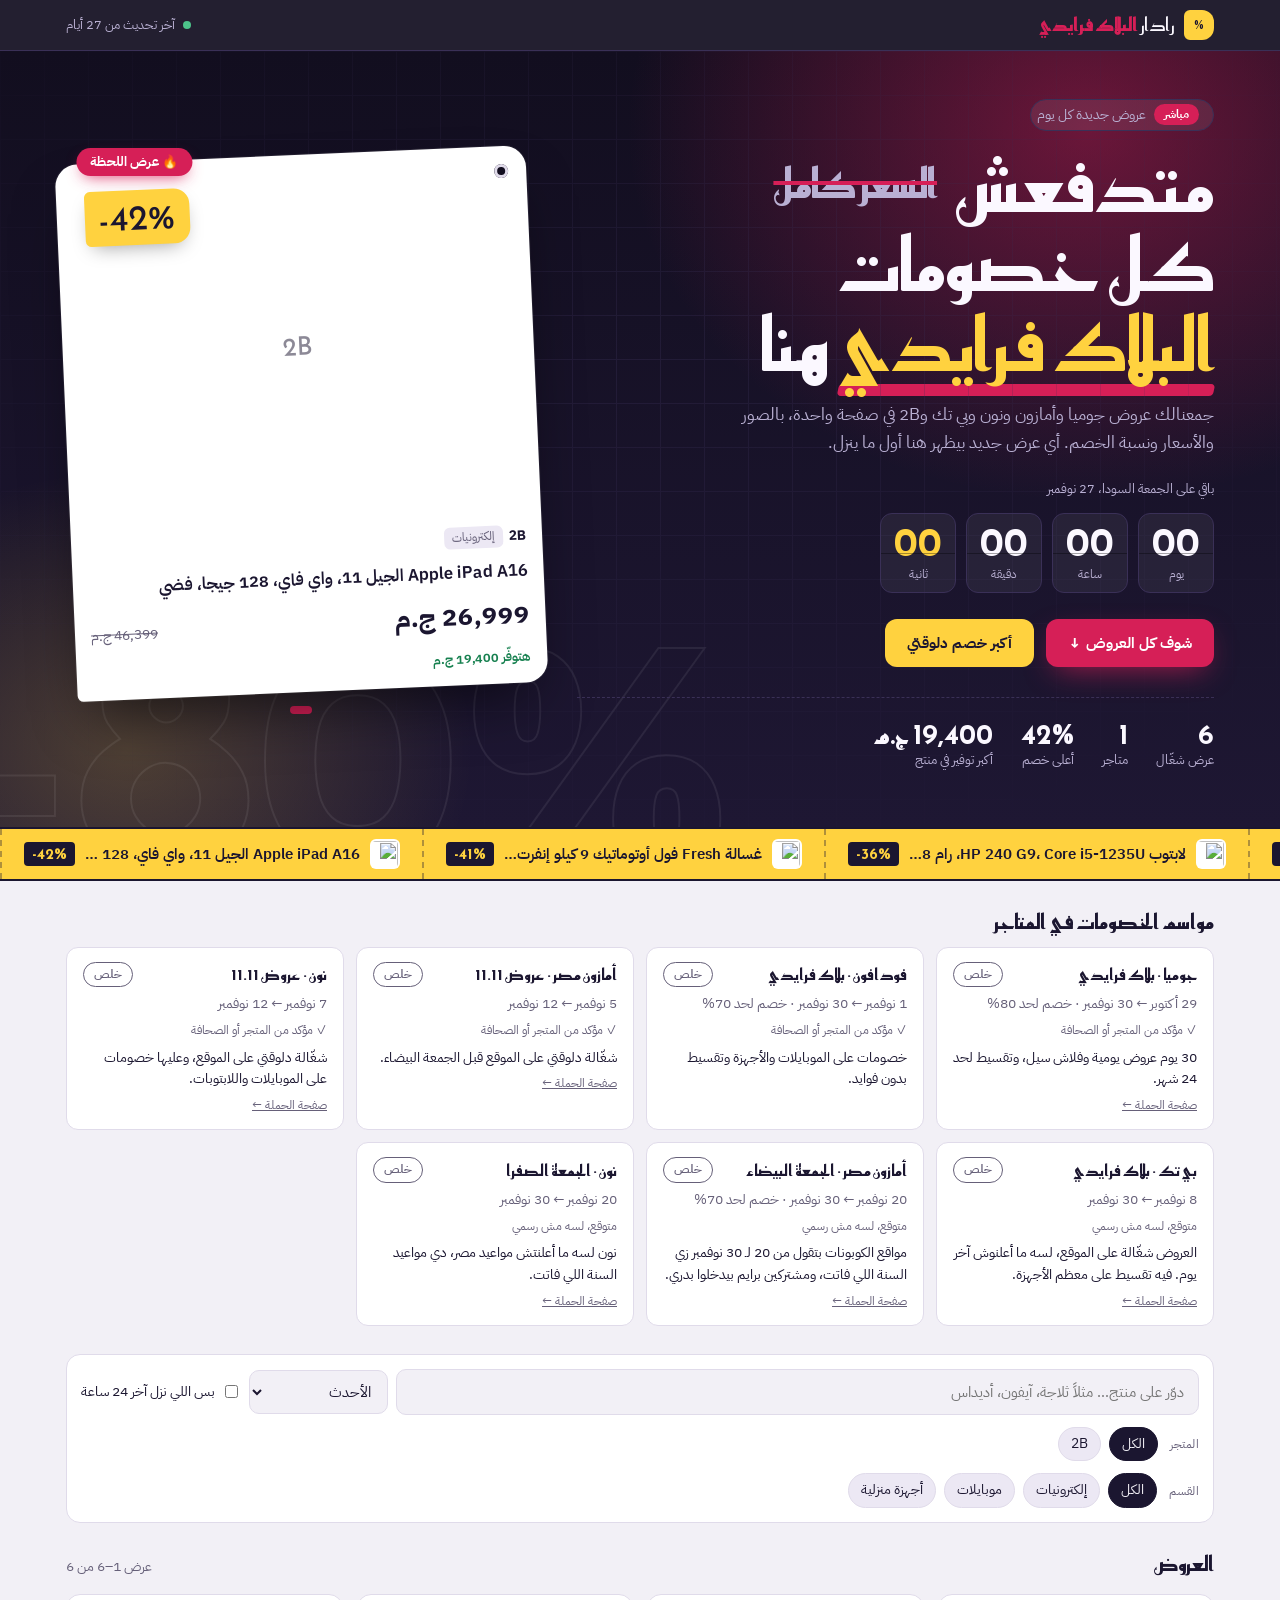
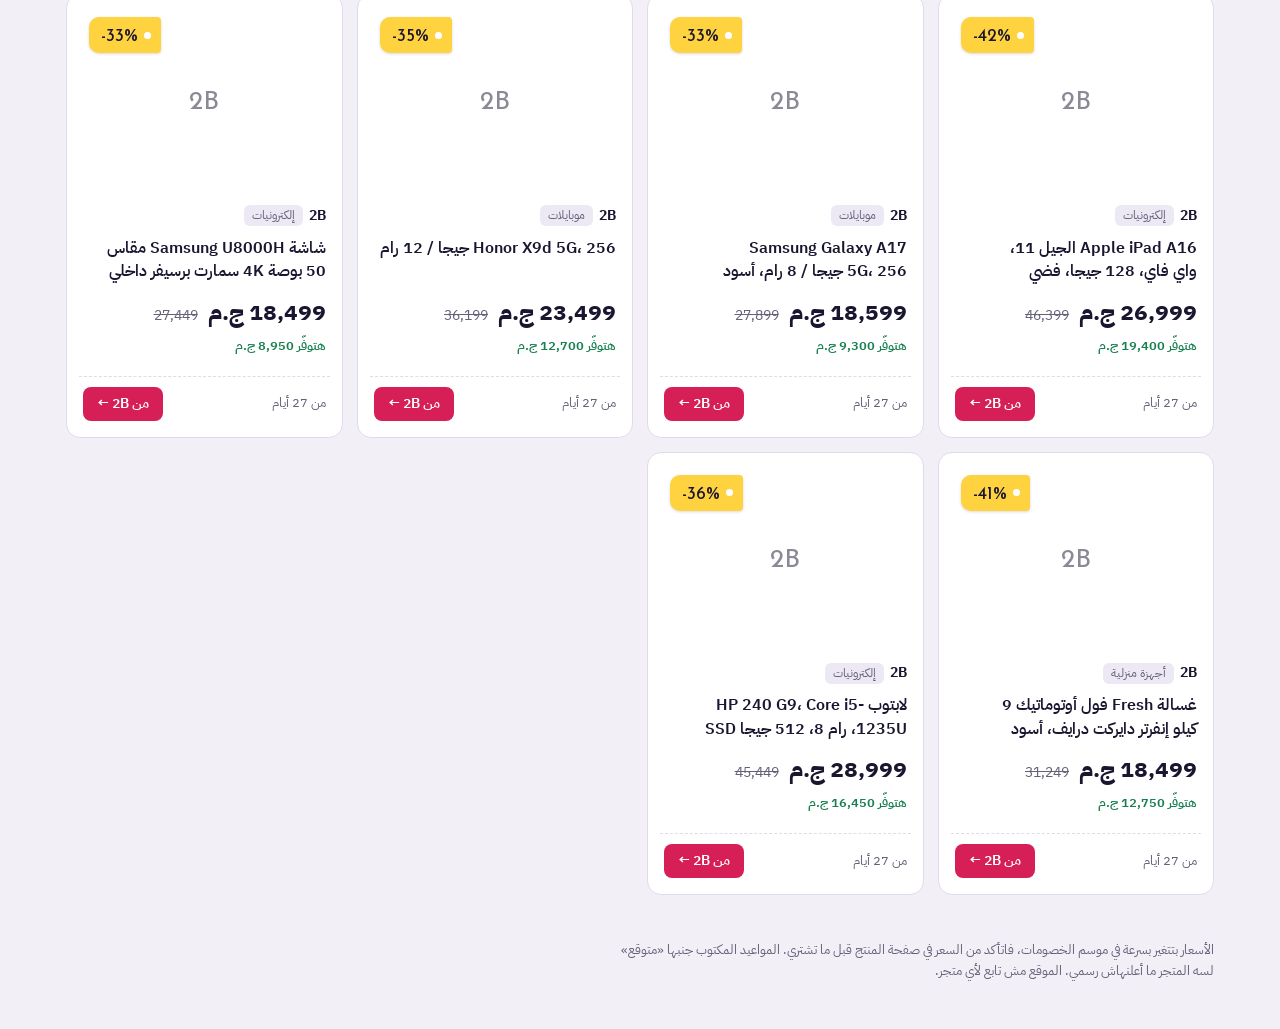
==== index.html @ b9fe4203 "Remove the auto-update wording from the site Co-Authored-By: Claude Opus 5.5 <noreply@anthropic.com>" ====
<!doctype html>
<html lang="ar" dir="rtl">
<head>
<meta charset="utf-8">
<meta name="viewport" content="width=device-width,initial-scale=1,viewport-fit=cover">
<title>رادار البلاك فرايدي | كل عروض نوفمبر في مصر في مكان واحد</title>
<meta name="description" content="كل عروض البلاك فرايدي والجمعة البيضاء في مصر من جوميا وأمازون ونون وبي تك و2B، بالصور والسعر ونسبة الخصم، وعروض جديدة كل يوم.">
<meta property="og:title" content="رادار البلاك فرايدي">
<meta property="og:description" content="كل عروض البلاك فرايدي في مصر في مكان واحد، بالصور والأسعار.">
<meta property="og:type" content="website">
<meta name="theme-color" content="#120E1F">
<link rel="icon" href="data:image/svg+xml,%3Csvg xmlns='http://www.w3.org/2000/svg' viewBox='0 0 32 32'%3E%3Cpath d='M3 15V5a2 2 0 0 1 2-2h10l14 14-12 12z' fill='%23FFD23F' stroke='%231B1630' stroke-width='2'/%3E%3Ccircle cx='9' cy='9' r='2.5' fill='%231B1630'/%3E%3C/svg%3E">
<link rel="preconnect" href="https://fonts.googleapis.com">
<link rel="preconnect" href="https://fonts.gstatic.com" crossorigin>
<link rel="stylesheet" href="https://fonts.googleapis.com/css2?family=IBM+Plex+Sans+Arabic:wght@400;500;600;700&family=Reem+Kufi:wght@600;700&display=swap">
<link rel="stylesheet" href="assets/style.css">
</head>
<body>
<header class="topbar">
  <div class="in">
    <a class="logo" href="./"><i>%</i><span>رادار <b>البلاك فرايدي</b></span></a>
    <div class="status"><span class="dot" id="dot"></span><span id="statusText">بيحمّل العروض…</span></div>
  </div>
</header>

<section class="hero" aria-labelledby="heroH">
  <div class="ghost" aria-hidden="true">-80%</div>
  <div class="in">
    <div>
      <div class="kicker"><span>مباشر</span>عروض جديدة كل يوم</div>
      <h1 id="heroH">متدفعش <s class="strike">السعر كامل</s><br>كل خصومات <em>البلاك فرايدي</em> هنا</h1>
      <p class="lede">جمعنالك عروض جوميا وأمازون ونون وبي تك و2B في صفحة واحدة، بالصور والأسعار ونسبة الخصم. أي عرض جديد بيظهر هنا أول ما ينزل.</p>
      <p class="clock-label">باقي على الجمعة السودا، 27 نوفمبر</p>
      <div class="clock num" id="clock" aria-live="off">
        <div><b id="cd-d">00</b><small>يوم</small></div>
        <div><b id="cd-h">00</b><small>ساعة</small></div>
        <div><b id="cd-m">00</b><small>دقيقة</small></div>
        <div class="sec"><b id="cd-s">00</b><small>ثانية</small></div>
      </div>
      <div class="ctas">
        <a class="btn btn-hot" href="#deals">شوف كل العروض ↓</a>
        <button class="btn btn-tag" type="button" id="bestBtn">أكبر خصم دلوقتي</button>
      </div>
      <div class="stats num" id="stats">
        <div><b id="st-n">—</b><small>عرض شغّال</small></div>
        <div><b id="st-s">—</b><small>متاجر</small></div>
        <div><b id="st-max">—</b><small>أعلى خصم</small></div>
        <div><b id="st-save">—</b><small>أكبر توفير في منتج</small></div>
      </div>
    </div>
    <div>
      <a class="spot" id="spot" href="#deals" aria-live="polite">
        <span class="cap">🔥 عرض اللحظة</span>
        <div id="spotBody"><div class="pic"><span class="ph">بيحمّل…</span></div></div>
      </a>
      <div class="dots" id="spotDots" style="margin-top:14px"></div>
    </div>
  </div>
</section>

<div class="ticker" aria-label="أعلى الخصومات"><div class="track" id="ticker"></div></div>

<main class="wrap">
  <section aria-labelledby="campH" style="display:grid;gap:12px">
    <h2 id="campH">مواسم الخصومات في المتاجر</h2>
    <div class="camps" id="camps"></div>
  </section>

  <section class="bar" aria-label="فلترة العروض" id="deals" style="scroll-margin-top:80px">
    <div class="r">
      <label class="sr" for="q">دوّر على منتج</label>
      <input type="search" id="q" placeholder="دوّر على منتج… مثلاً ثلاجة، آيفون، أديداس">
      <label class="sr" for="sort">الترتيب</label>
      <select id="sort">
        <option value="new">الأحدث</option>
        <option value="disc">أعلى خصم</option>
        <option value="save">أكبر توفير بالجنيه</option>
        <option value="low">الأرخص</option>
        <option value="high">الأغلى</option>
      </select>
      <label class="toggle"><input type="checkbox" id="onlyNew"> بس اللي نزل آخر 24 ساعة</label>
    </div>
    <div class="r" id="storeChips"><span class="lbl">المتجر</span></div>
    <div class="r" id="catChips"><span class="lbl">القسم</span></div>
  </section>

  <section style="display:grid;gap:16px" aria-labelledby="dealsH">
    <div class="head" id="gridTop" style="scroll-margin-top:80px"><h2 id="dealsH">العروض</h2><span id="countText" class="num"></span></div>
    <div class="grid" id="grid"><div class="empty">بيحمّل العروض…</div></div>
    <nav class="pager num" id="pager" aria-label="صفحات العروض"></nav>
  </section>

  <footer class="site">الأسعار بتتغير بسرعة في موسم الخصومات، فاتأكد من السعر في صفحة المنتج قبل ما تشتري. المواعيد المكتوب جنبها «متوقع» لسه المتجر ما أعلنهاش رسمي. الموقع مش تابع لأي متجر.</footer>
</main>

<script src="assets/common.js"></script>
<script>
(function(){
const {CATS,DAY,BF,fmt,disc,saving,isNew,expired,dayLabel,safeUrl,el,productUrl,picture,discountTag,card,loadData,setStatus}=BFR;
const $=id=>document.getElementById(id);
const PER=12;
let deals=[],camps=[],lastCheck=null,known=null,fresh=new Set();
let st={q:"",sort:"new",onlyNew:false,store:"all",cat:"all",page:1};
// filters and page last for this visit only, so going back from a product page keeps your place
try{Object.assign(st,JSON.parse(sessionStorage.getItem("bfr-filters")||"{}"))}catch(e){}
function save(){try{sessionStorage.setItem("bfr-filters",JSON.stringify(st))}catch(e){}}
function setF(k,v){st[k]=v;st.page=1;save();render()}

/* countdown */
const pad=n=>String(n).padStart(2,"0");
function tick(){
  let ms=Math.max(0,BF-Date.now());
  $("cd-d").textContent=pad(Math.floor(ms/DAY));ms%=DAY;
  $("cd-h").textContent=pad(Math.floor(ms/3600000));ms%=3600000;
  $("cd-m").textContent=pad(Math.floor(ms/60000));ms%=60000;
  $("cd-s").textContent=pad(Math.floor(ms/1000));
}
tick();setInterval(tick,1000);

/* filters */
$("q").value=st.q;$("sort").value=st.sort;$("onlyNew").checked=st.onlyNew;
$("q").addEventListener("input",e=>setF("q",e.target.value));
$("sort").addEventListener("change",e=>setF("sort",e.target.value));
$("onlyNew").addEventListener("change",e=>setF("onlyNew",e.target.checked));
$("bestBtn").addEventListener("click",()=>{Object.assign(st,{sort:"disc",store:"all",cat:"all",q:"",onlyNew:false,page:1});$("sort").value="disc";$("q").value="";$("onlyNew").checked=false;save();render();$("deals").scrollIntoView()});
function chips(boxId,items,key){
  const box=$(boxId);[...box.querySelectorAll(".chip")].forEach(c=>c.remove());
  [["all","الكل"],...items].forEach(([v,label])=>{
    const b=el("button","chip",label);b.type="button";b.setAttribute("aria-pressed",String(st[key]===v));
    b.onclick=()=>setF(key,v);box.appendChild(b);
  });
}

/* hero: stats, spotlight, ticker */
let spotList=[],spotI=0,spotTimer=null;
function renderHero(live){
  $("st-n").textContent=live.length;
  $("st-s").textContent=new Set(live.map(d=>d.store)).size;
  $("st-max").textContent=live.length?Math.max(...live.map(disc))+"%":"—";
  $("st-max").dir="ltr";
  const ms=live.length?Math.max(...live.map(saving)):0;
  $("st-save").textContent=ms?fmt(Math.round(ms))+" ج.م":"—";

  const ranked=live.filter(d=>d.image&&disc(d)>0).sort((a,b)=>disc(b)-disc(a));
  // spotlight: one top deal per store first, so it's not five sneakers in a row
  const seen=new Set();spotList=[];
  for(const d of ranked){if(!seen.has(d.store)){seen.add(d.store);spotList.push(d)}if(spotList.length===5)break}
  if(spotI>=spotList.length)spotI=0;
  showSpot();
  if(!spotTimer&&!matchMedia("(prefers-reduced-motion: reduce)").matches)spotTimer=setInterval(()=>{if(!document.hidden&&spotList.length){spotI=(spotI+1)%spotList.length;showSpot()}},4500);

  const top=ranked.slice(0,16),tr=$("ticker");tr.textContent="";
  if(!top.length){tr.parentElement.hidden=true;return}
  tr.parentElement.hidden=false;
  for(let k=0;k<2;k++)for(const d of top){
    const a=el("a");a.href=productUrl(d);if(k)a.setAttribute("aria-hidden","true"),a.tabIndex=-1;
    const im=document.createElement("img");im.src=d.image;im.alt="";im.loading="lazy";im.referrerPolicy="no-referrer";a.appendChild(im);
    a.appendChild(el("span",null,d.title.length>38?d.title.slice(0,38)+"…":d.title));
    const b=el("b",null,"-"+disc(d)+"%");a.appendChild(b);tr.appendChild(a);
  }
}
function showSpot(){
  const box=$("spotBody"),dots=$("spotDots");box.textContent="";dots.textContent="";
  const d=spotList[spotI];
  if(!d){box.appendChild(el("div","pic")).appendChild(el("span","ph","لسه مفيش عروض"));return}
  $("spot").href=productUrl(d);
  const wrap=el("div","fade");wrap.style.display="grid";wrap.style.gap="12px";
  wrap.appendChild(el("span","big num","-"+disc(d)+"%")).dir="ltr";
  wrap.appendChild(picture(d));
  const meta=el("div","meta");meta.appendChild(el("span","store",d.store));if(CATS[d.category])meta.appendChild(el("span","cat",CATS[d.category]));wrap.appendChild(meta);
  wrap.appendChild(el("h3",null,d.title));
  const row=el("div","row num");row.appendChild(el("span","price",fmt(d.price)+" ج.م"));
  if(d.oldPrice)row.appendChild(el("span","old",fmt(d.oldPrice)+" ج.م"));
  row.appendChild(el("span","save","هتوفّر "+fmt(Math.round(saving(d)))+" ج.م"));
  wrap.appendChild(row);box.appendChild(wrap);
  spotList.forEach((x,i)=>{const b=el("button");b.type="button";b.setAttribute("aria-label","عرض "+(i+1));b.setAttribute("aria-current",String(i===spotI));b.onclick=()=>{spotI=i;showSpot()};dots.appendChild(b)});
}

/* campaigns */
function renderCamps(){
  const box=$("camps");box.textContent="";
  if(!camps.length){box.appendChild(el("div","empty","مواعيد حملات المتاجر هتظهر هنا."));return}
  const now=Date.now();
  const rows=camps.map(c=>{const s=Date.parse(c.start+"T00:00:00+02:00"),e=Date.parse(c.end+"T23:59:59+02:00");return{...c,s,e,state:now<s?"soon":now>e?"over":"live"}});
  const order={live:0,soon:1,over:2};rows.sort((a,b)=>order[a.state]-order[b.state]||a.s-b.s);
  for(const c of rows){
    const k=el("div","camp");const r=el("div","row");
    r.appendChild(el("h3",null,c.store+" · "+c.name));
    r.appendChild(el("span","pill "+c.state,c.state==="live"?"شغّال دلوقتي":c.state==="soon"?"قريب":"خلص"));
    k.appendChild(r);
    k.appendChild(el("div","dates num",dayLabel(c.start)+" ← "+dayLabel(c.end)+(c.upTo?" · خصم لحد "+c.upTo+"%":"")));
    k.appendChild(el("span","conf",c.confirmed?"✓ مؤكد من المتجر أو الصحافة":"متوقع، لسه مش رسمي"));
    if(c.note)k.appendChild(el("p","note",c.note));
    const u=safeUrl(c.url);if(u){const a=el("a","conf","صفحة الحملة ←");a.href=u;a.target="_blank";a.rel="noopener nofollow";k.appendChild(a)}
    box.appendChild(k);
  }
}

/* grid + pagination */
function render(){
  const live=deals.filter(d=>!expired(d));
  const stores=[...new Set(live.map(d=>d.store))].sort();
  const cats=[...new Set(live.map(d=>d.category))].filter(c=>CATS[c]);
  if(st.store!=="all"&&!stores.includes(st.store))st.store="all";
  if(st.cat!=="all"&&!cats.includes(st.cat))st.cat="all";
  chips("storeChips",stores.map(s=>[s,s]),"store");
  chips("catChips",cats.map(c=>[c,CATS[c]]),"cat");

  const q=st.q.trim().toLowerCase();
  const list=live.filter(d=>(st.store==="all"||d.store===st.store)&&(st.cat==="all"||d.category===st.cat)&&(!st.onlyNew||isNew(d))&&(!q||(d.title+" "+d.store+" "+(d.note||"")).toLowerCase().includes(q)));
  const by={new:(a,b)=>(b.addedAt||"").localeCompare(a.addedAt||""),disc:(a,b)=>disc(b)-disc(a),save:(a,b)=>saving(b)-saving(a),low:(a,b)=>a.price-b.price,high:(a,b)=>b.price-a.price};
  list.sort(by[st.sort]||by.new);

  const pages=Math.max(1,Math.ceil(list.length/PER));
  if(st.page>pages)st.page=pages;if(st.page<1)st.page=1;
  const from=(st.page-1)*PER,slice=list.slice(from,from+PER);
  $("countText").textContent=list.length?("عرض "+(from+1)+"–"+(from+slice.length)+" من "+list.length):"";

  const g=$("grid");g.textContent="";
  if(!list.length)g.appendChild(el("div","empty",live.length?"مفيش عروض بالفلتر ده. جرّب تشيل فلتر.":"لسه مفيش عروض متسجلة. أول ما عرض ينزل هيظهر هنا لوحده."));
  for(const d of slice)g.appendChild(card(d,{flash:fresh.has(d.id)}));
  renderPager(pages);
}
function go(p){st.page=p;save();render();$("gridTop").scrollIntoView()}
function renderPager(pages){
  const nav=$("pager");nav.textContent="";
  if(pages<=1)return;
  const btn=(label,p,opts={})=>{const b=el("button");b.type="button";
    if(opts.arrow){const t=el("span","txt",label);if(opts.arrow==="prev"){b.append("→ ",t)}else{b.append(t," ←")}}else b.textContent=label;if(opts.cur)b.setAttribute("aria-current","page");if(opts.dis)b.disabled=true;if(opts.aria)b.setAttribute("aria-label",opts.aria);b.onclick=()=>go(p);nav.appendChild(b)};
  btn("السابق",st.page-1,{dis:st.page===1,aria:"الصفحة السابقة",arrow:"prev"});
  const set=new Set([1,pages,st.page-1,st.page,st.page+1].filter(p=>p>=1&&p<=pages));
  let prev=0;
  for(const p of [...set].sort((a,b)=>a-b)){
    if(p-prev>1)nav.appendChild(el("span","gap","…"));
    btn(String(p),p,{cur:p===st.page,aria:"صفحة "+p});prev=p;
  }
  btn("التالي",st.page+1,{dis:st.page===pages,aria:"الصفحة التالية",arrow:"next"});
}

/* data */
async function load(){
  try{
    const j=await loadData();
    if(known)j.deals.forEach(d=>{if(!known.has(d.id)){fresh.add(d.id);setTimeout(()=>fresh.delete(d.id),3000)}});
    known=new Set(j.deals.map(d=>d.id));
    deals=j.deals;camps=j.campaigns;lastCheck=j.lastCheck;
    setStatus(lastCheck,true);renderHero(deals.filter(d=>!expired(d)));render();renderCamps();
  }catch(e){
    if(!known){$("grid").textContent="";$("grid").appendChild(el("div","empty","العروض ما حمّلتش. اتأكد من النت وافتح الصفحة تاني."))}
    setStatus(null,false);
  }
}
load();
setInterval(load,5*60000);
document.addEventListener("visibilitychange",()=>{if(!document.hidden)load()});
})();
</script>
</body>
</html>
---- assets/style.css ----
/* Layout: a price-tag board. A loud dark hero with countdown and a rotating spotlight deal, a ticker of top discounts,
   then store campaigns, filters and a paginated grid of tag-shaped deal cards. Product page: image + buy panel, then recommendations. RTL. */
:root{
  --bg:#F2F0F6; --surface:#FFFFFF; --ink:#1B1630; --muted:#666079; --line:#E0DBEA;
  --tag:#FFD23F; --tag-ink:#1B1630; --hot:#D61F57; --ok:#16804F; --soon:#9A5B00; --chip:#ECE8F4;
  --pic:#FFFFFF; --pic-ink:#1B1630;
  /* hero is a deliberate dark band in both themes */
  --hero:#120E1F; --hero-2:#1E1733; --hero-ink:#FBF8FF; --hero-muted:#B9B0D3; --hero-line:#3A3057;
  --display:"Reem Kufi", "IBM Plex Sans Arabic", Tahoma, sans-serif;
  --body:"IBM Plex Sans Arabic", "Segoe UI", Tahoma, sans-serif;
  color-scheme:light;
}
@media (prefers-color-scheme: dark){:root{
  --bg:#13101C; --surface:#1D1929; --ink:#F1EEF8; --muted:#A39DB8; --line:#2F2A42;
  --tag:#F5C518; --tag-ink:#1B1630; --hot:#FF5A85; --ok:#4CC38A; --soon:#E3A845; --chip:#2A2539;
  --pic:#F3F1F7; --pic-ink:#1B1630; --hero:#0C0915; --hero-2:#1A1430; color-scheme:dark}}
*,*::before,*::after{box-sizing:border-box}
html{padding-top:env(safe-area-inset-top,0px);padding-bottom:env(safe-area-inset-bottom,0px);scroll-behavior:smooth}
body{margin:0;background:var(--bg);color:var(--ink);font-family:var(--body);font-size:15px;line-height:1.6}
[hidden]{display:none!important}
.wrap{max-width:1180px;margin:0 auto;padding-left:max(16px,env(safe-area-inset-left,0px));padding-right:max(16px,env(safe-area-inset-right,0px));padding-block:28px 48px;display:grid;gap:28px}
h1,h2,h3{font-family:var(--display);text-wrap:balance;margin:0;line-height:1.25}
h2{font-size:1.3rem}
.num{font-variant-numeric:tabular-nums}
a{color:inherit}
button,input,select{font:inherit;color:inherit}
:focus-visible{outline:2px solid var(--hot);outline-offset:2px;border-radius:6px}
.sr{position:absolute;width:1px;height:1px;overflow:hidden;clip:rect(0 0 0 0);white-space:nowrap}

/* ---------- top bar ---------- */
.topbar{position:sticky;top:env(safe-area-inset-top,0px);z-index:20;background:color-mix(in srgb,var(--hero) 92%,transparent);backdrop-filter:blur(10px);border-bottom:1px solid var(--hero-line);color:var(--hero-ink)}
body::before{content:"";position:fixed;inset:0 0 auto;height:env(safe-area-inset-top,0px);z-index:21;background:var(--hero)}
.topbar .in{max-width:1180px;margin:0 auto;padding-left:max(16px,env(safe-area-inset-left,0px));padding-right:max(16px,env(safe-area-inset-right,0px));padding-block:10px;display:flex;align-items:center;justify-content:space-between;gap:12px}
.logo{display:flex;align-items:center;gap:10px;text-decoration:none;font-family:var(--display);font-size:1.15rem}
.logo i{display:inline-grid;place-items:center;width:30px;height:30px;border-radius:6px 12px 12px 6px;background:var(--tag);color:var(--tag-ink);font-style:normal;font-size:.8rem}
.logo b{color:var(--hot);font-weight:700}
.status{display:flex;align-items:center;gap:8px;font-size:.8rem;color:var(--hero-muted)}
.dot{width:8px;height:8px;border-radius:50%;background:var(--hero-muted);flex:none}
.dot.live{background:#4CC38A;animation:pulse 2s infinite}
@keyframes pulse{0%{box-shadow:0 0 0 0 rgb(76 195 138 / .6)}70%{box-shadow:0 0 0 8px transparent}100%{box-shadow:0 0 0 0 transparent}}

/* ---------- hero ---------- */
.hero{position:relative;overflow:hidden;background:var(--hero);color:var(--hero-ink);isolation:isolate}
.hero::before{content:"";position:absolute;inset:0;z-index:-2;
  background:
    radial-gradient(60% 80% at 85% 10%, rgb(214 31 87 / .45), transparent 60%),
    radial-gradient(45% 60% at 10% 90%, rgb(255 210 63 / .22), transparent 60%),
    linear-gradient(180deg, var(--hero) 0%, var(--hero-2) 100%)}
.hero::after{content:"";position:absolute;inset:0;z-index:-1;opacity:.35;
  background-image:linear-gradient(var(--hero-line) 1px,transparent 1px),linear-gradient(90deg,var(--hero-line) 1px,transparent 1px);
  background-size:44px 44px;mask-image:radial-gradient(70% 70% at 50% 40%,#000,transparent)}
.hero .ghost{position:absolute;z-index:-1;left:-2%;bottom:-8%;font-family:var(--display);font-weight:700;font-size:clamp(9rem,26vw,22rem);line-height:.8;color:transparent;-webkit-text-stroke:2px rgb(255 255 255 / .07);user-select:none;pointer-events:none;direction:ltr}
.hero .in{max-width:1180px;margin:0 auto;padding-left:max(16px,env(safe-area-inset-left,0px));padding-right:max(16px,env(safe-area-inset-right,0px));padding-block:48px 56px;display:grid;grid-template-columns:minmax(0,1.15fr) minmax(0,.85fr);gap:40px;align-items:center}
.kicker{display:inline-flex;align-items:center;gap:8px;background:rgb(255 255 255 / .08);border:1px solid var(--hero-line);border-radius:999px;padding:4px 14px 4px 6px;font-size:.85rem;color:var(--hero-muted);width:fit-content}
.kicker span{background:var(--hot);color:#fff;border-radius:999px;padding:1px 10px;font-weight:700;font-size:.75rem}
.hero h1{font-size:clamp(2.4rem,6.4vw,4.6rem);line-height:1.08;margin-top:16px;letter-spacing:-.01em}
.hero h1 em{font-style:normal;color:var(--tag);position:relative;white-space:nowrap}
.hero h1 em::after{content:"";position:absolute;inset-inline:0;bottom:.06em;height:.16em;background:var(--hot);z-index:-1;border-radius:4px;transform:skewX(-12deg)}
.hero h1 .strike{color:var(--hero-muted);text-decoration:line-through;text-decoration-color:var(--hot);text-decoration-thickness:.09em;font-size:.55em;vertical-align:.35em;margin-inline-start:.2em}
.hero .lede{color:var(--hero-muted);font-size:1.08rem;max-width:52ch;margin:16px 0 0}
.clock{display:flex;gap:10px;margin-top:10px;flex-wrap:wrap}
.clock div{display:grid;justify-items:center;min-width:76px;padding:10px 8px 8px;border-radius:12px;background:rgb(255 255 255 / .06);border:1px solid var(--hero-line);position:relative;overflow:hidden}
.clock div::before{content:"";position:absolute;inset:50% 0 auto;height:1px;background:rgb(0 0 0 / .35)}
.clock b{font-family:var(--display);font-size:2.4rem;line-height:1;color:var(--hero-ink)}
.clock small{font-size:.72rem;color:var(--hero-muted);margin-top:4px}
.clock .sec b{color:var(--tag)}
.clock-label{font-size:.82rem;color:var(--hero-muted);margin-top:22px}
.ctas{display:flex;gap:12px;flex-wrap:wrap;margin-top:26px}
.btn{display:inline-flex;align-items:center;gap:8px;border:0;border-radius:12px;padding:12px 22px;font-weight:700;text-decoration:none;cursor:pointer;transition:transform .15s ease,filter .15s ease}
.btn:hover{transform:translateY(-2px);filter:brightness(1.06)}
.btn-hot{background:var(--hot);color:#fff;box-shadow:0 10px 30px -10px rgb(214 31 87 / .8)}
.btn-tag{background:var(--tag);color:var(--tag-ink)}
.btn-ghost{background:transparent;color:inherit;border:1px solid currentColor}
.stats{display:flex;gap:28px;flex-wrap:wrap;margin-top:30px;padding-top:22px;border-top:1px dashed var(--hero-line)}
.stats div{display:grid}
.stats b{font-family:var(--display);font-size:1.7rem;line-height:1.1;color:var(--hero-ink)}
.stats small{color:var(--hero-muted);font-size:.8rem}

/* spotlight */
.spot{position:relative;display:grid;gap:14px;background:var(--surface);color:var(--ink);border-radius:22px 22px 22px 6px;padding:16px;text-decoration:none;transform:rotate(-2.5deg);box-shadow:0 30px 60px -20px rgb(0 0 0 / .6),0 0 0 1px rgb(255 255 255 / .06);transition:transform .3s ease}
.spot:hover{transform:rotate(0) scale(1.01)}
.spot::before{content:"";position:absolute;top:18px;right:18px;width:14px;height:14px;border-radius:50%;background:var(--hero);box-shadow:inset 0 0 0 3px var(--line)}
.spot .cap{position:absolute;top:-14px;left:22px;background:var(--hot);color:#fff;font-weight:700;font-size:.8rem;border-radius:999px;padding:4px 14px;transform:rotate(2.5deg);box-shadow:0 6px 16px -6px rgb(214 31 87 / .9)}
.spot .pic{aspect-ratio:5/4}
.spot .big{position:absolute;top:28px;left:28px;z-index:1;background:var(--tag);color:var(--tag-ink);font-family:var(--display);font-size:2.2rem;line-height:1;padding:10px 14px;border-radius:6px 16px 16px 6px;box-shadow:0 8px 20px -8px rgb(0 0 0 / .4)}
.spot h3{font-size:1.05rem;font-family:var(--body);font-weight:600;line-height:1.45}
.spot .row{display:flex;justify-content:space-between;align-items:baseline;gap:10px;flex-wrap:wrap}
.spot .price{font-size:1.6rem}
.spot .fade{animation:fadein .5s ease}
@keyframes fadein{from{opacity:0;transform:translateY(6px)}to{opacity:1;transform:none}}
.dots{display:flex;gap:6px;justify-content:center}
.dots button{width:8px;height:8px;border-radius:999px;border:0;padding:0;background:var(--line);cursor:pointer;transition:width .2s}
.dots button[aria-current="true"]{width:22px;background:var(--hot)}

/* ticker */
.ticker{background:var(--tag);color:var(--tag-ink);overflow:hidden;border-block:2px solid var(--tag-ink);direction:ltr}
.ticker .track{display:flex;gap:0;width:max-content;animation:tick 60s linear infinite;direction:ltr}
.ticker:hover .track{animation-play-state:paused}
@keyframes tick{from{transform:translateX(0)}to{transform:translateX(-50%)}}
.ticker a{display:flex;align-items:center;gap:10px;padding:10px 22px;text-decoration:none;white-space:nowrap;font-weight:600;border-inline-end:2px dashed rgb(27 22 48 / .35);direction:rtl}
.ticker img{width:30px;height:30px;object-fit:contain;background:#fff;border-radius:6px;padding:2px}
.ticker b{font-family:var(--display);background:var(--tag-ink);color:var(--tag);border-radius:4px;padding:0 8px;direction:ltr}

/* ---------- campaigns ---------- */
.camps{display:grid;grid-template-columns:repeat(auto-fill,minmax(230px,1fr));gap:12px}
.camp{background:var(--surface);border:1px solid var(--line);border-radius:12px;padding:14px 16px;display:grid;gap:6px;align-content:start}
.camp .row{display:flex;justify-content:space-between;align-items:center;gap:8px}
.camp h3{font-size:1rem}
.camp .dates{font-size:.88rem;color:var(--muted)}
.camp .note{font-size:.85rem;margin:0}
.pill{font-size:.75rem;font-weight:600;padding:2px 10px;border-radius:999px;white-space:nowrap;border:1px solid currentColor}
.pill.live{color:var(--ok)} .pill.soon{color:var(--soon)} .pill.over{color:var(--muted)}
.conf{font-size:.75rem;color:var(--muted)}

/* ---------- filters ---------- */
.bar{display:grid;gap:12px;background:var(--surface);border:1px solid var(--line);border-radius:14px;padding:14px}
.bar .r{display:flex;flex-wrap:wrap;gap:8px;align-items:center}
.bar input[type=search]{flex:1 1 220px;min-width:0;padding:10px 14px;border-radius:10px;border:1px solid var(--line);background:var(--bg)}
.bar select{padding:9px 12px;border-radius:10px;border:1px solid var(--line);background:var(--bg)}
.lbl{font-size:.78rem;color:var(--muted);letter-spacing:.02em;margin-inline-end:4px}
.chip{border:1px solid var(--line);background:var(--chip);border-radius:999px;padding:5px 12px;cursor:pointer;font-size:.88rem}
.chip[aria-pressed="true"]{background:var(--ink);color:var(--bg);border-color:var(--ink)}
.toggle{display:flex;gap:6px;align-items:center;font-size:.88rem;cursor:pointer}

/* ---------- deal cards ---------- */
.head{display:flex;justify-content:space-between;align-items:baseline;gap:12px;flex-wrap:wrap}
.head span{color:var(--muted);font-size:.9rem}
.grid{display:grid;grid-template-columns:repeat(auto-fill,minmax(250px,1fr));gap:14px}
.deal{position:relative;background:var(--surface);border:1px solid var(--line);border-radius:14px;padding:12px 12px 16px;display:grid;gap:10px;grid-template-rows:auto auto 1fr auto auto;min-width:0;transition:transform .2s ease,box-shadow .2s ease,border-color .2s ease}
.deal:hover{transform:translateY(-3px);box-shadow:0 18px 40px -22px rgb(27 22 48 / .45);border-color:color-mix(in srgb,var(--hot) 40%,var(--line))}
.deal.flash{animation:flash 2.4s ease-out}
@keyframes flash{0%{border-color:var(--hot);box-shadow:0 0 0 3px rgb(214 31 87 / .35)}100%{}}
.deal > :not(.pic):not(.tag){padding-inline:4px}
.pic{display:grid;place-items:center;aspect-ratio:4/3;max-width:100%;background:var(--pic);border-radius:10px;overflow:hidden;text-decoration:none}
.pic img{width:100%;height:100%;object-fit:contain;padding:10px;transition:transform .3s ease}
.deal:hover .pic img{transform:scale(1.05)}
.pic .ph{font-family:var(--display);font-size:1.6rem;color:var(--pic-ink);opacity:.5}
.meta{display:flex;gap:6px;flex-wrap:wrap;align-items:center}
.store{font-weight:700;font-size:.85rem}
.cat{font-size:.75rem;color:var(--muted);background:var(--chip);border-radius:6px;padding:1px 8px;text-decoration:none}
.new{font-size:.72rem;font-weight:700;color:var(--hot)}
.tag{position:absolute;top:22px;left:22px;z-index:1;box-shadow:0 1px 3px rgb(0 0 0 / .15);background:var(--tag);color:var(--tag-ink);font-family:var(--display);font-size:1.1rem;padding:4px 10px 4px 12px;border-radius:10px 4px 4px 10px;display:flex;align-items:center;gap:6px}
.tag::after{content:"";width:7px;height:7px;border-radius:50%;background:var(--surface)}
.title{margin:0;font-weight:600;font-size:.98rem;line-height:1.5;overflow-wrap:anywhere;font-family:var(--body)}
.title a{text-decoration:none}
.title a::after{content:"";position:absolute;inset:0;border-radius:14px}
.prices{display:flex;flex-wrap:wrap;gap:4px 10px;align-items:baseline}
.price{font-size:1.45rem;font-weight:700}
.old{color:var(--muted);text-decoration:line-through;font-size:.9rem}
.save{width:100%;font-size:.82rem;color:var(--ok);font-weight:600}
.dnote{font-size:.82rem;color:var(--muted);margin:0}
.foot{display:flex;justify-content:space-between;align-items:center;gap:8px;border-top:1px dashed var(--line);padding-top:10px;font-size:.8rem;color:var(--muted)}
.go{position:relative;z-index:2;background:var(--hot);color:#fff;text-decoration:none;font-weight:600;padding:6px 14px;border-radius:8px;font-size:.85rem;white-space:nowrap}
.go:hover{filter:brightness(1.08)}
.go.alt{background:var(--chip);color:var(--ink)}
.empty{background:var(--surface);border:1px dashed var(--line);border-radius:14px;padding:28px;text-align:center;color:var(--muted);grid-column:1/-1}

/* ---------- pagination ---------- */
.pager{display:flex;justify-content:center;align-items:center;gap:6px;flex-wrap:wrap}
.pager button{min-width:40px;height:40px;padding:0 12px;border-radius:10px;border:1px solid var(--line);background:var(--surface);cursor:pointer;font-weight:600}
.pager button:hover:not(:disabled){border-color:var(--hot);color:var(--hot)}
.pager button[aria-current="page"]{background:var(--ink);color:var(--bg);border-color:var(--ink)}
.pager button:disabled{opacity:.4;cursor:default}
.pager .gap{color:var(--muted);padding:0 4px}
.pager-info{text-align:center;color:var(--muted);font-size:.85rem}

/* ---------- product page ---------- */
.crumbs{display:flex;gap:8px;flex-wrap:wrap;font-size:.85rem;color:var(--muted)}
.crumbs a{text-decoration:none}
.crumbs a:hover{color:var(--hot)}
.product{display:grid;grid-template-columns:minmax(0,1fr) minmax(0,1fr);gap:28px;align-items:start}
.gallery{position:relative;background:var(--pic);border-radius:20px;border:1px solid var(--line);aspect-ratio:1/1;max-width:100%;display:grid;place-items:center;overflow:hidden}
.gallery img{width:100%;height:100%;object-fit:contain;padding:28px}
.gallery .ph{font-family:var(--display);font-size:2.4rem;color:var(--pic-ink);opacity:.4}
.gallery .bigtag{position:absolute;top:18px;left:18px;background:var(--tag);color:var(--tag-ink);font-family:var(--display);font-size:2rem;line-height:1;padding:10px 16px;border-radius:16px 6px 6px 16px;direction:ltr}
.panel{display:grid;gap:16px;min-width:0}
.panel h1{font-family:var(--body);font-weight:700;font-size:clamp(1.3rem,2.6vw,1.75rem);line-height:1.45;overflow-wrap:anywhere}
.pricebox{background:var(--surface);border:1px solid var(--line);border-radius:16px;padding:18px;display:grid;gap:10px}
.pricebox .price{font-size:2.4rem;font-family:var(--display);line-height:1.1}
.pricebox .row{display:flex;gap:12px;align-items:baseline;flex-wrap:wrap}
.savebadge{background:color-mix(in srgb,var(--ok) 14%,transparent);color:var(--ok);font-weight:700;border-radius:999px;padding:3px 12px;font-size:.88rem}
.ends{display:flex;gap:8px;align-items:center;font-size:.9rem;color:var(--soon);font-weight:600}
.actions{display:flex;gap:10px;flex-wrap:wrap}
.facts{display:grid;grid-template-columns:auto 1fr;gap:8px 16px;margin:0;background:var(--surface);border:1px solid var(--line);border-radius:16px;padding:16px 18px;font-size:.92rem}
.facts dt{color:var(--muted)}
.facts dd{margin:0;font-weight:600;min-width:0;overflow-wrap:anywhere}
.notebox{background:color-mix(in srgb,var(--tag) 22%,var(--surface));border-radius:12px;padding:12px 16px;font-size:.92rem}
.toast{position:fixed;bottom:calc(20px + env(safe-area-inset-bottom,0px));left:50%;transform:translateX(-50%);background:var(--ink);color:var(--bg);padding:10px 18px;border-radius:10px;font-size:.9rem;z-index:30}

footer.site{color:var(--muted);font-size:.82rem;max-width:75ch}

/* mobile buy bar (product page) — only shown on phones */
.buybar{display:none}

/* ---------- responsive ---------- */
/* large screens: a bit more room for the grid */
@media (min-width:1400px){
  .wrap,.topbar .in,.hero .in{max-width:1320px}
  .grid{grid-template-columns:repeat(auto-fill,minmax(270px,1fr))}
}

/* tablets and small laptops */
@media (max-width:1024px){
  .hero .in{gap:28px}
  .hero h1{font-size:clamp(2.2rem,6vw,3.6rem)}
  .grid{grid-template-columns:repeat(auto-fill,minmax(220px,1fr))}
}

/* tablets portrait: hero stacks */
@media (max-width:860px){
  .hero .in{grid-template-columns:1fr;padding-block:36px 44px;gap:34px}
  .spot{transform:rotate(-1.5deg);max-width:440px;justify-self:center;width:100%}
  .spot + .dots{max-width:440px;margin-inline:auto}
  .clock div{min-width:64px}
  .clock b{font-size:2rem}
  .product{grid-template-columns:1fr}
  .gallery{aspect-ratio:4/3;max-height:60vh;width:100%}
  .camps{grid-template-columns:repeat(2,minmax(0,1fr))}
}

/* phones */
@media (max-width:640px){
  body{font-size:14px}
  .wrap{gap:22px;padding-block:20px 36px}
  h2{font-size:1.15rem}
  .topbar .in{padding-block:8px}
  .logo{font-size:1rem}
  .logo i{width:26px;height:26px}

  /* hero */
  .hero .in{padding-block:26px 34px;gap:28px}
  .kicker{font-size:.78rem}
  .hero h1{font-size:clamp(2rem,10vw,2.6rem);margin-top:12px}
  .hero .lede{font-size:.98rem}
  .clock{gap:8px}
  .clock div{min-width:0;flex:1;padding:8px 4px 6px}
  .clock b{font-size:1.7rem}
  .ctas{gap:10px}
  .ctas .btn{flex:1 1 140px;justify-content:center;padding:12px 14px}
  .stats{display:grid;grid-template-columns:repeat(2,minmax(0,1fr));gap:14px 16px}
  .stats b{font-size:1.4rem}
  .spot{padding:12px;transform:rotate(-1deg)}
  .spot .big{font-size:1.6rem;top:22px;left:22px;padding:8px 12px}
  .spot .price{font-size:1.35rem}
  .ticker a{padding:8px 16px;font-size:.85rem}
  .ticker img{width:26px;height:26px}

  /* campaigns: swipe sideways instead of a tall stack */
  .camps{display:flex;overflow-x:auto;scroll-snap-type:x mandatory;gap:10px;padding-bottom:6px;margin-inline:calc(-1 * max(16px,env(safe-area-inset-right,0px))) calc(-1 * max(16px,env(safe-area-inset-left,0px)));padding-inline:max(16px,env(safe-area-inset-right,0px)) max(16px,env(safe-area-inset-left,0px));scrollbar-width:none}
  .camps::-webkit-scrollbar{display:none}
  .camp{flex:0 0 82%;scroll-snap-align:start}

  /* filters: chips swipe sideways in one row */
  .bar{padding:12px;gap:10px}
  .bar input[type=search]{flex:1 1 100%}
  .bar select{flex:1 1 auto}
  #storeChips,#catChips{flex-wrap:nowrap;overflow-x:auto;scrollbar-width:none;margin-inline:-12px;padding-inline:12px}
  #storeChips::-webkit-scrollbar,#catChips::-webkit-scrollbar{display:none}
  .chip,.lbl{flex:none}

  /* deals: two compact cards per row */
  .grid{grid-template-columns:repeat(2,minmax(0,1fr));gap:10px}
  .deal{padding:8px 8px 10px;gap:6px;border-radius:12px}
  .deal > :not(.pic):not(.tag){padding-inline:2px}
  .pic{aspect-ratio:1/1;border-radius:8px}
  .pic img{padding:6px}
  .tag{top:14px;left:14px;font-size:.85rem;padding:2px 8px;border-radius:8px 3px 3px 8px}
  .tag::after{display:none}
  .meta{gap:4px}
  .store{font-size:.75rem}
  .cat{font-size:.68rem;padding:0 6px}
  .new{font-size:.66rem}
  .title{font-size:.84rem;line-height:1.45}
  .prices{gap:2px 6px}
  .price{font-size:1.08rem}
  .old{font-size:.76rem}
  .save{font-size:.72rem}
  .dnote{font-size:.72rem;line-height:1.4}
  .foot{flex-direction:column;align-items:stretch;gap:6px;padding-top:8px}
  .foot > span{display:none}
  .go{text-align:center;padding:6px 8px;font-size:.78rem;white-space:normal}

  /* pagination: arrows only */
  .pager{gap:4px}
  .pager button{min-width:36px;height:36px;padding:0 8px}
  .pager .txt{display:none}

  /* product page */
  .crumbs{font-size:.8rem}
  .gallery{aspect-ratio:1/1;max-height:none;border-radius:16px}
  .gallery img{padding:16px}
  .gallery .bigtag{font-size:1.5rem;padding:8px 12px;top:12px;left:12px}
  .pricebox{padding:14px}
  .pricebox .price{font-size:2rem}
  .actions .btn{flex:1 1 100%;justify-content:center}
  .facts{font-size:.86rem;padding:14px}
  .buybar{display:flex;position:fixed;inset:auto 0 0;z-index:25;align-items:center;justify-content:space-between;gap:12px;background:var(--surface);border-top:1px solid var(--line);box-shadow:0 -10px 30px -15px rgb(0 0 0 / .35);padding:10px max(16px,env(safe-area-inset-right,0px)) calc(10px + env(safe-area-inset-bottom,0px)) max(16px,env(safe-area-inset-left,0px));transform:translateY(110%);transition:transform .25s ease}
  .buybar.show{transform:none}
  .buybar .p{display:grid;line-height:1.25;min-width:0}
  .buybar .p b{font-family:var(--display);font-size:1.3rem}
  .buybar .p small{color:var(--muted);text-decoration:line-through;font-size:.78rem}
  .buybar .btn{padding:10px 16px;flex:none}
  body.has-buybar{padding-bottom:76px}
}

/* very small phones */
@media (max-width:360px){
  .grid{gap:8px}
  .title{font-size:.8rem}
  .price{font-size:1rem}
  .clock small{font-size:.65rem}
  .hero h1{font-size:1.85rem}
}
@media (max-width:420px){
  .status span:last-child{display:none}
}
@media (prefers-reduced-motion:reduce){*{animation:none!important;transition:none!important}html{scroll-behavior:auto}}
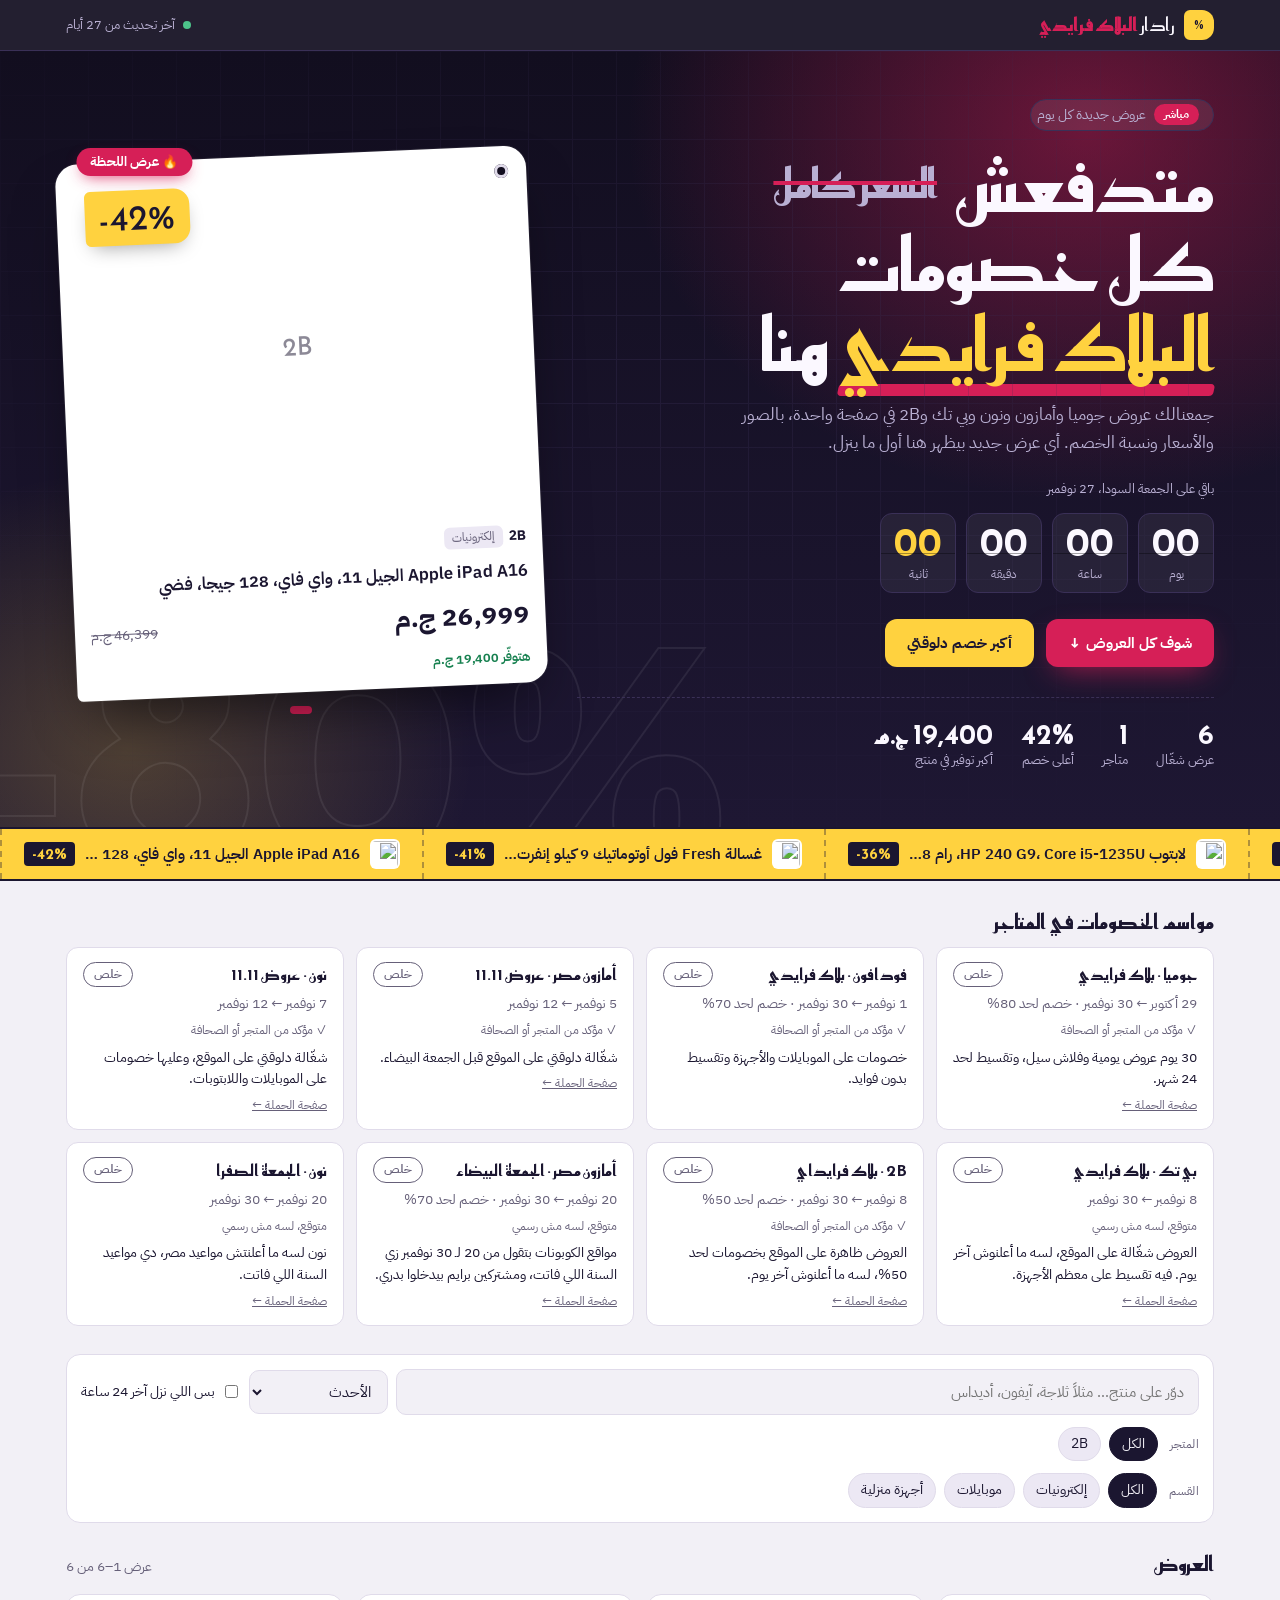
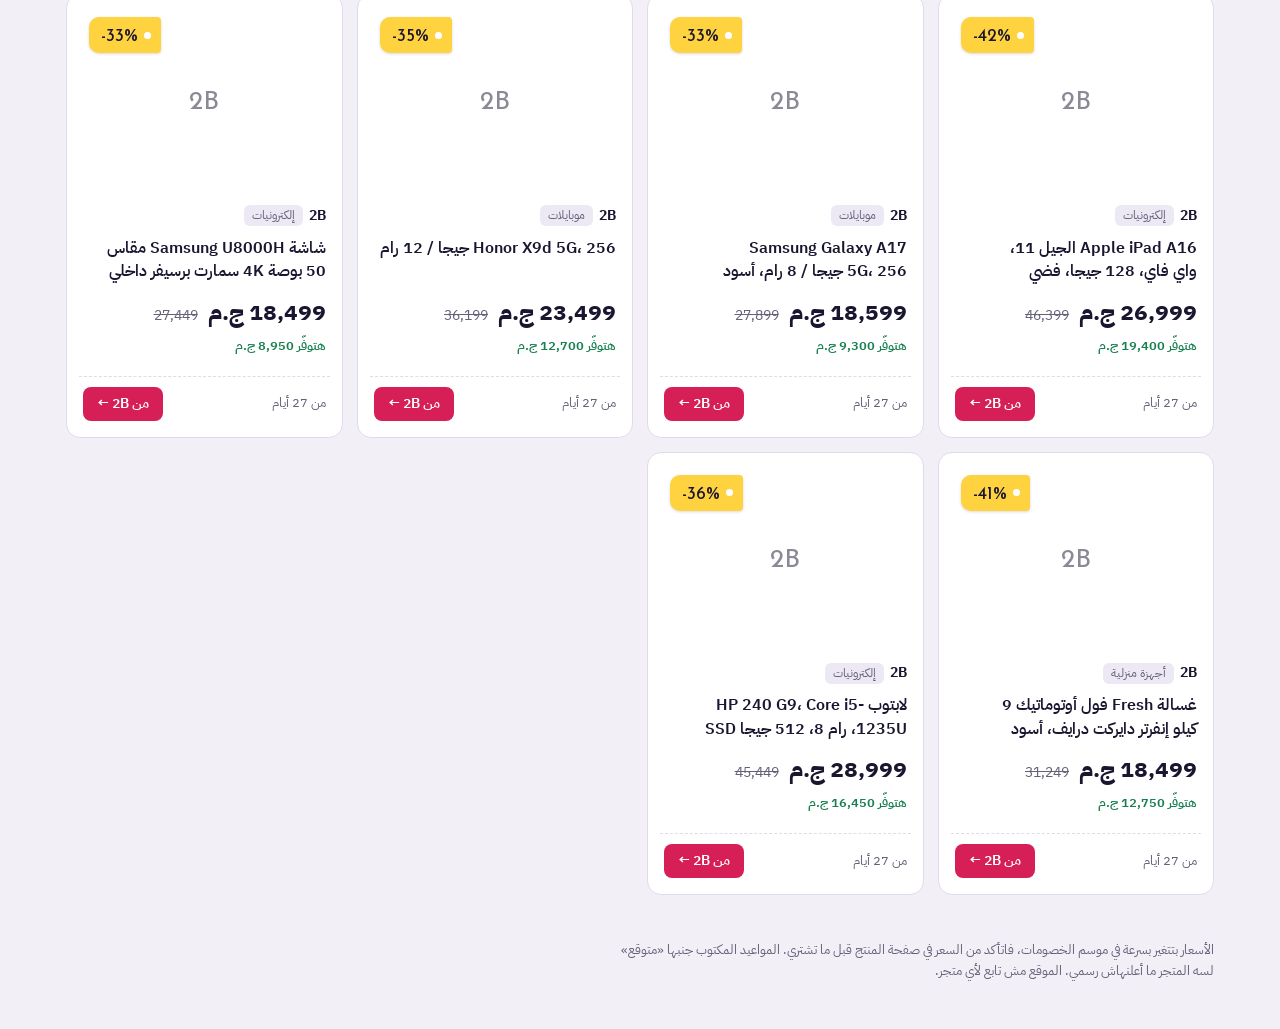
==== commit e7b1bb98: "Version asset links so browsers pick up changes right away Co-Authored-By: Claude Opus 5.5 <noreply@" ====
--- a/index.html
+++ b/index.html
@@ -13,7 +13,7 @@
 <link rel="preconnect" href="https://fonts.googleapis.com">
 <link rel="preconnect" href="https://fonts.gstatic.com" crossorigin>
 <link rel="stylesheet" href="https://fonts.googleapis.com/css2?family=IBM+Plex+Sans+Arabic:wght@400;500;600;700&family=Reem+Kufi:wght@600;700&display=swap">
-<link rel="stylesheet" href="assets/style.css">
+<link rel="stylesheet" href="assets/style.css?v=3">
 </head>
 <body>
 <header class="topbar">
@@ -93,7 +93,7 @@
   <footer class="site">الأسعار بتتغير بسرعة في موسم الخصومات، فاتأكد من السعر في صفحة المنتج قبل ما تشتري. المواعيد المكتوب جنبها «متوقع» لسه المتجر ما أعلنهاش رسمي. الموقع مش تابع لأي متجر.</footer>
 </main>
 
-<script src="assets/common.js"></script>
+<script src="assets/common.js?v=3"></script>
 <script>
 (function(){
 const {CATS,DAY,BF,fmt,disc,saving,isNew,expired,dayLabel,safeUrl,el,productUrl,picture,discountTag,card,loadData,setStatus}=BFR;
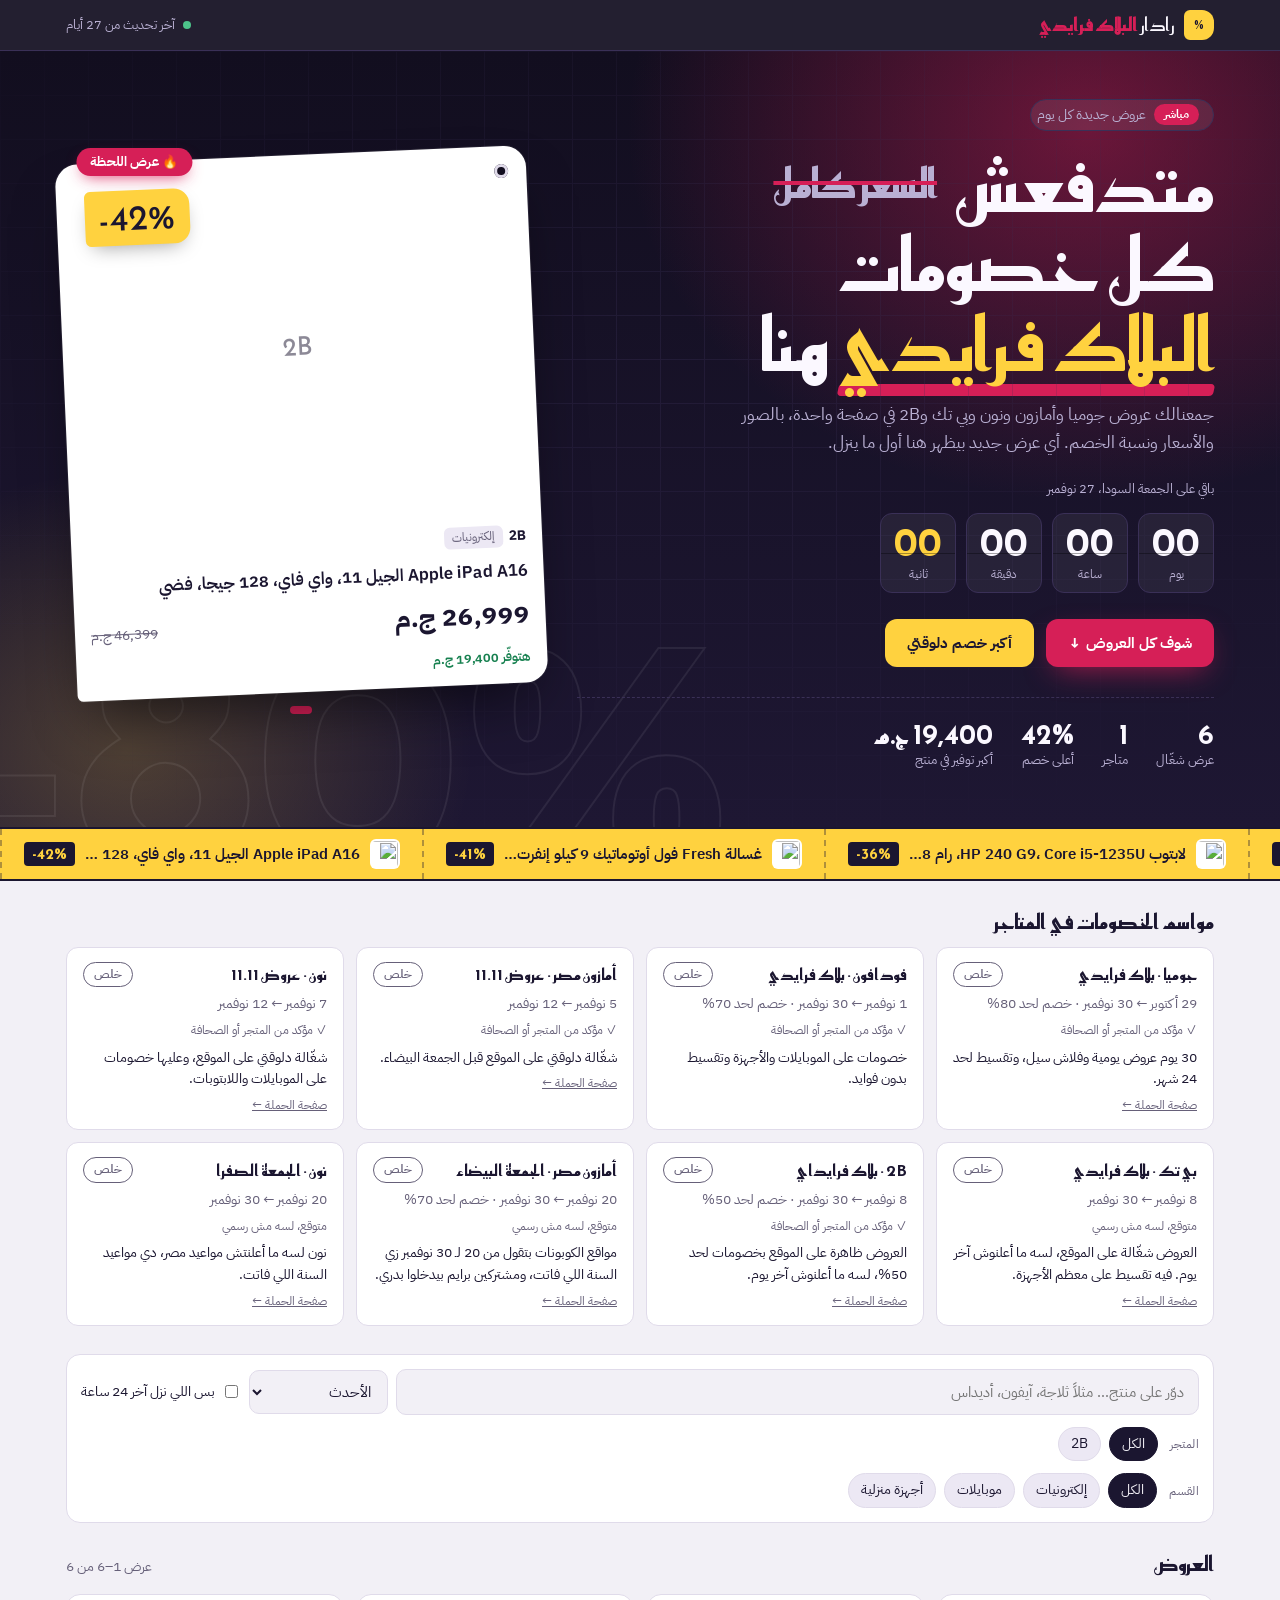
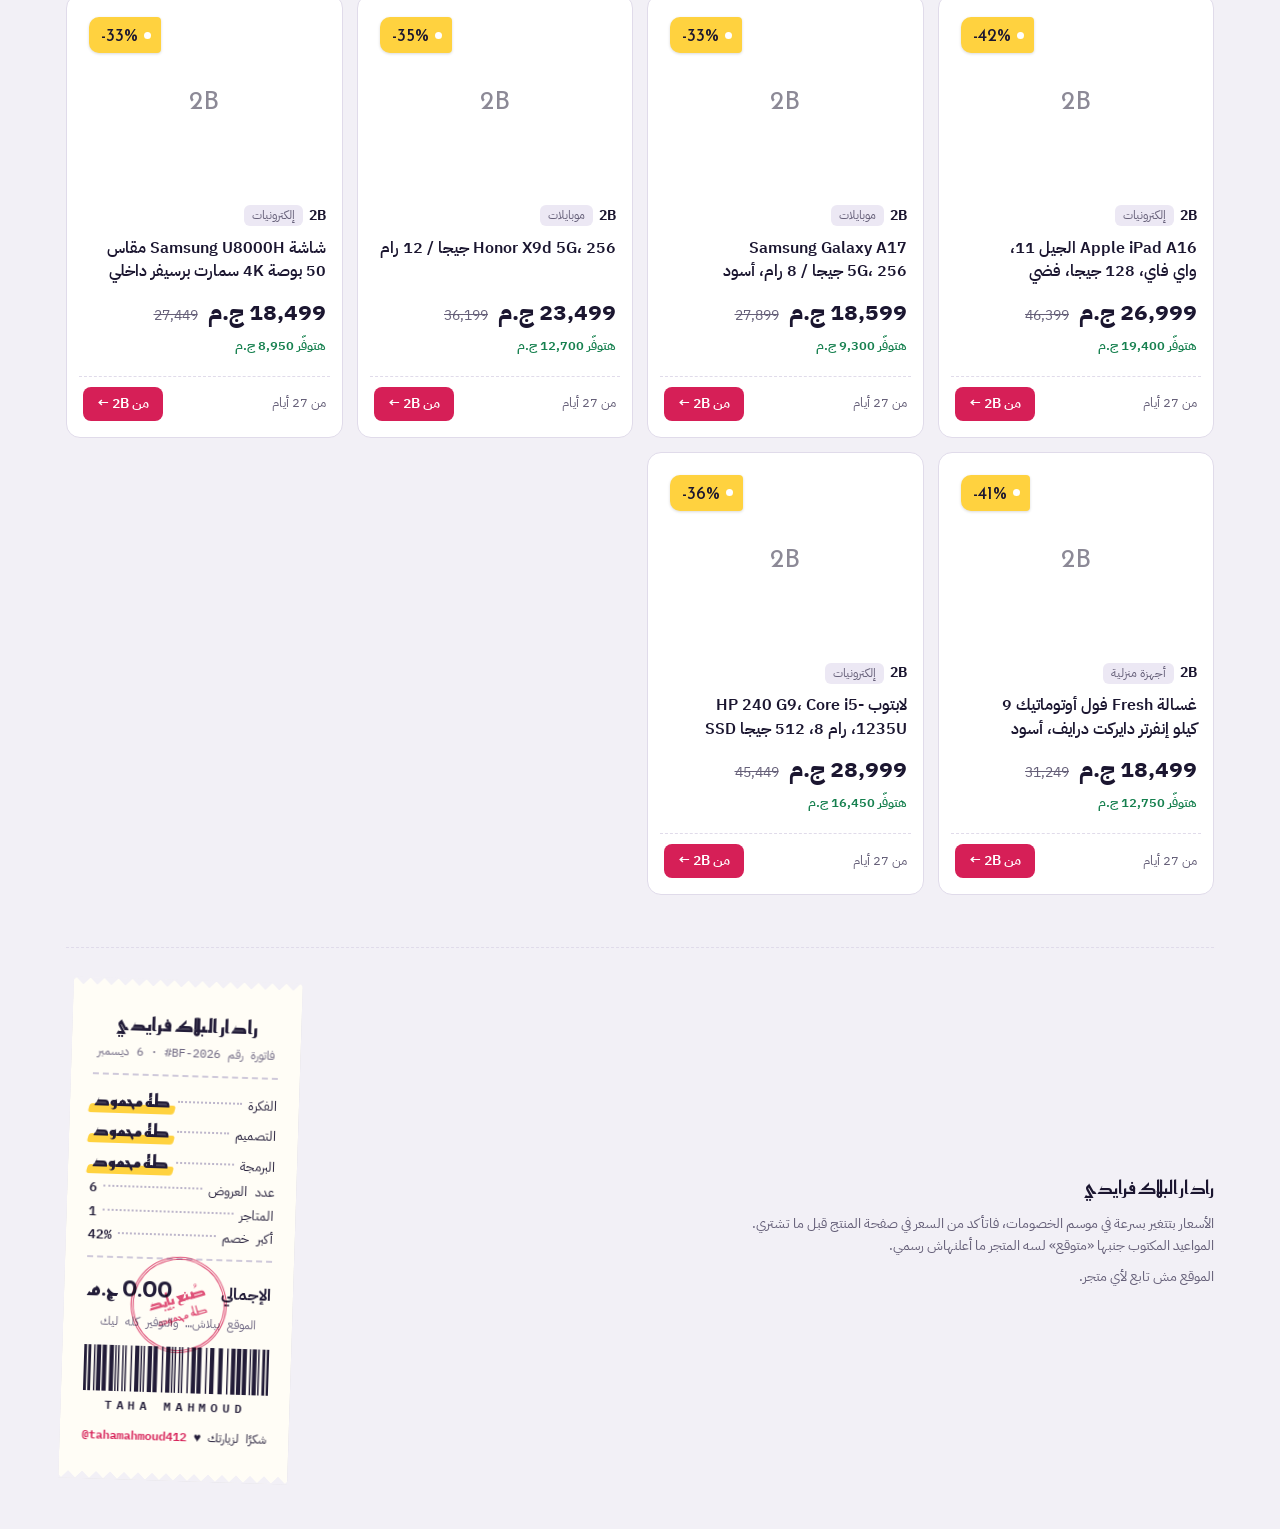
==== commit 6cd4529a: "Add receipt-style credit footer signed by Taha Mahmoud Co-Authored-By: Claude Opus 5.5 <noreply@anth" ====
--- a/index.html
+++ b/index.html
@@ -8,12 +8,13 @@
 <meta property="og:title" content="رادار البلاك فرايدي">
 <meta property="og:description" content="كل عروض البلاك فرايدي في مصر في مكان واحد، بالصور والأسعار.">
 <meta property="og:type" content="website">
+<meta name="author" content="طه محمود (Taha Mahmoud)">
 <meta name="theme-color" content="#120E1F">
 <link rel="icon" href="data:image/svg+xml,%3Csvg xmlns='http://www.w3.org/2000/svg' viewBox='0 0 32 32'%3E%3Cpath d='M3 15V5a2 2 0 0 1 2-2h10l14 14-12 12z' fill='%23FFD23F' stroke='%231B1630' stroke-width='2'/%3E%3Ccircle cx='9' cy='9' r='2.5' fill='%231B1630'/%3E%3C/svg%3E">
 <link rel="preconnect" href="https://fonts.googleapis.com">
 <link rel="preconnect" href="https://fonts.gstatic.com" crossorigin>
-<link rel="stylesheet" href="https://fonts.googleapis.com/css2?family=IBM+Plex+Sans+Arabic:wght@400;500;600;700&family=Reem+Kufi:wght@600;700&display=swap">
-<link rel="stylesheet" href="assets/style.css?v=3">
+<link rel="stylesheet" href="https://fonts.googleapis.com/css2?family=IBM+Plex+Mono:wght@400;600&family=IBM+Plex+Sans+Arabic:wght@400;500;600;700&family=Reem+Kufi:wght@600;700&display=swap">
+<link rel="stylesheet" href="assets/style.css?v=4">
 </head>
 <body>
 <header class="topbar">
@@ -90,10 +91,17 @@
     <nav class="pager num" id="pager" aria-label="صفحات العروض"></nav>
   </section>
 
-  <footer class="site">الأسعار بتتغير بسرعة في موسم الخصومات، فاتأكد من السعر في صفحة المنتج قبل ما تشتري. المواعيد المكتوب جنبها «متوقع» لسه المتجر ما أعلنهاش رسمي. الموقع مش تابع لأي متجر.</footer>
+  <footer class="site-foot">
+    <div class="disclaimer">
+      <strong>رادار البلاك فرايدي</strong>
+      <p style="margin:0">الأسعار بتتغير بسرعة في موسم الخصومات، فاتأكد من السعر في صفحة المنتج قبل ما تشتري. المواعيد المكتوب جنبها «متوقع» لسه المتجر ما أعلنهاش رسمي.</p>
+      <p style="margin:0">الموقع مش تابع لأي متجر.</p>
+    </div>
+    <div id="credit"></div>
+  </footer>
 </main>
 
-<script src="assets/common.js?v=3"></script>
+<script src="assets/common.js?v=4"></script>
 <script>
 (function(){
 const {CATS,DAY,BF,fmt,disc,saving,isNew,expired,dayLabel,safeUrl,el,productUrl,picture,discountTag,card,loadData,setStatus}=BFR;
@@ -244,7 +252,7 @@
     if(known)j.deals.forEach(d=>{if(!known.has(d.id)){fresh.add(d.id);setTimeout(()=>fresh.delete(d.id),3000)}});
     known=new Set(j.deals.map(d=>d.id));
     deals=j.deals;camps=j.campaigns;lastCheck=j.lastCheck;
-    setStatus(lastCheck,true);renderHero(deals.filter(d=>!expired(d)));render();renderCamps();
+    setStatus(lastCheck,true);renderHero(deals.filter(d=>!expired(d)));render();renderCamps();BFR.creditFrom(deals);
   }catch(e){
     if(!known){$("grid").textContent="";$("grid").appendChild(el("div","empty","العروض ما حمّلتش. اتأكد من النت وافتح الصفحة تاني."))}
     setStatus(null,false);
--- a/assets/style.css
+++ b/assets/style.css
@@ -189,6 +189,48 @@
 
 footer.site{color:var(--muted);font-size:.82rem;max-width:75ch}
 
+/* ---------- footer + receipt credit ---------- */
+.site-foot{display:grid;grid-template-columns:minmax(0,1fr) auto;gap:36px;align-items:center;border-top:1px dashed var(--line);padding-top:32px;margin-top:8px}
+.site-foot .disclaimer{color:var(--muted);font-size:.85rem;max-width:58ch;margin:0;display:grid;gap:10px}
+.site-foot .disclaimer strong{color:var(--ink);font-family:var(--display);font-size:1.15rem;font-weight:600}
+.receipt{--paper:#FFFDF6;--rink:#221C38;--rmuted:#6E6782;
+  position:relative;width:min(340px,100%);justify-self:end;background:var(--paper);color:var(--rink);
+  font-family:"IBM Plex Mono","IBM Plex Sans Arabic",monospace;font-size:.82rem;line-height:1.7;
+  padding:30px 22px 34px;transform:rotate(1.8deg);transition:transform .35s ease;filter:drop-shadow(0 18px 24px rgb(0 0 0 / .22));
+  -webkit-mask:conic-gradient(from -45deg at bottom,#0000,#000 1deg 89deg,#0000 90deg) 50% 100%/14px 51% repeat-x,conic-gradient(from 135deg at top,#0000,#000 1deg 89deg,#0000 90deg) 50% 0/14px 51% repeat-x;
+          mask:conic-gradient(from -45deg at bottom,#0000,#000 1deg 89deg,#0000 90deg) 50% 100%/14px 51% repeat-x,conic-gradient(from 135deg at top,#0000,#000 1deg 89deg,#0000 90deg) 50% 0/14px 51% repeat-x}
+.receipt:hover{transform:rotate(0) translateY(-4px)}
+.receipt .rh{text-align:center;display:grid;gap:2px;margin-bottom:12px}
+.receipt .rh b{font-family:var(--display);font-size:1.15rem;letter-spacing:.01em}
+.receipt .rh small{color:var(--rmuted);font-size:.72rem}
+.receipt hr{border:0;border-top:2px dashed #CFC9DA;margin:10px 0}
+.receipt .ln{display:flex;align-items:baseline;gap:6px}
+.receipt .ln .k{white-space:nowrap}
+.receipt .ln .fill{flex:1;min-width:12px;border-bottom:2px dotted #BDB6CB;transform:translateY(-5px)}
+.receipt .ln .v{white-space:nowrap;font-weight:600}
+.receipt .ln .nm{font-family:var(--display);font-size:1.12rem;font-weight:700;position:relative;padding-inline:2px;z-index:0}
+.receipt .ln .nm::after{content:"";position:absolute;inset:auto -3px .15em;height:.5em;background:#FFD23F;z-index:-1;transform:skewX(-14deg);border-radius:3px}
+.receipt .total{display:flex;justify-content:space-between;align-items:baseline;font-weight:700;font-size:1rem;margin-top:4px}
+.receipt .total b{font-family:var(--display);font-size:1.5rem}
+.receipt .tnote{color:var(--rmuted);font-size:.72rem;text-align:center;margin:2px 0 0}
+.receipt .bars{display:block;width:100%;height:46px;margin-top:14px}
+.receipt .bars rect{fill:var(--rink)}
+.receipt .spell{direction:ltr;text-align:center;letter-spacing:.42em;font-size:.72rem;font-weight:600;margin-top:4px}
+.receipt .thanks{text-align:center;margin-top:10px;font-size:.78rem}
+.receipt .thanks a{color:#D61F57;text-decoration:none;font-weight:600;direction:ltr;display:inline-block}
+.receipt .thanks a:hover{text-decoration:underline}
+.stamp{position:absolute;bottom:128px;right:calc(50% - 48px);width:96px;height:96px;border-radius:50%;border:3px double #D61F57;color:#D61F57;display:grid;place-items:center;text-align:center;
+  font-family:var(--display);font-size:.78rem;line-height:1.25;transform:rotate(-18deg);opacity:.78;mix-blend-mode:multiply;pointer-events:none}
+.stamp b{display:block;font-size:1.05rem}
+@media (max-width:860px){
+  .site-foot{grid-template-columns:1fr;gap:28px}
+  .receipt{justify-self:center}
+}
+@media (max-width:640px){
+  .receipt{transform:rotate(1deg);font-size:.78rem;padding-inline:18px}
+  .stamp{width:84px;height:84px;bottom:124px;right:calc(50% - 42px)}
+}
+
 /* mobile buy bar (product page) — only shown on phones */
 .buybar{display:none}
 
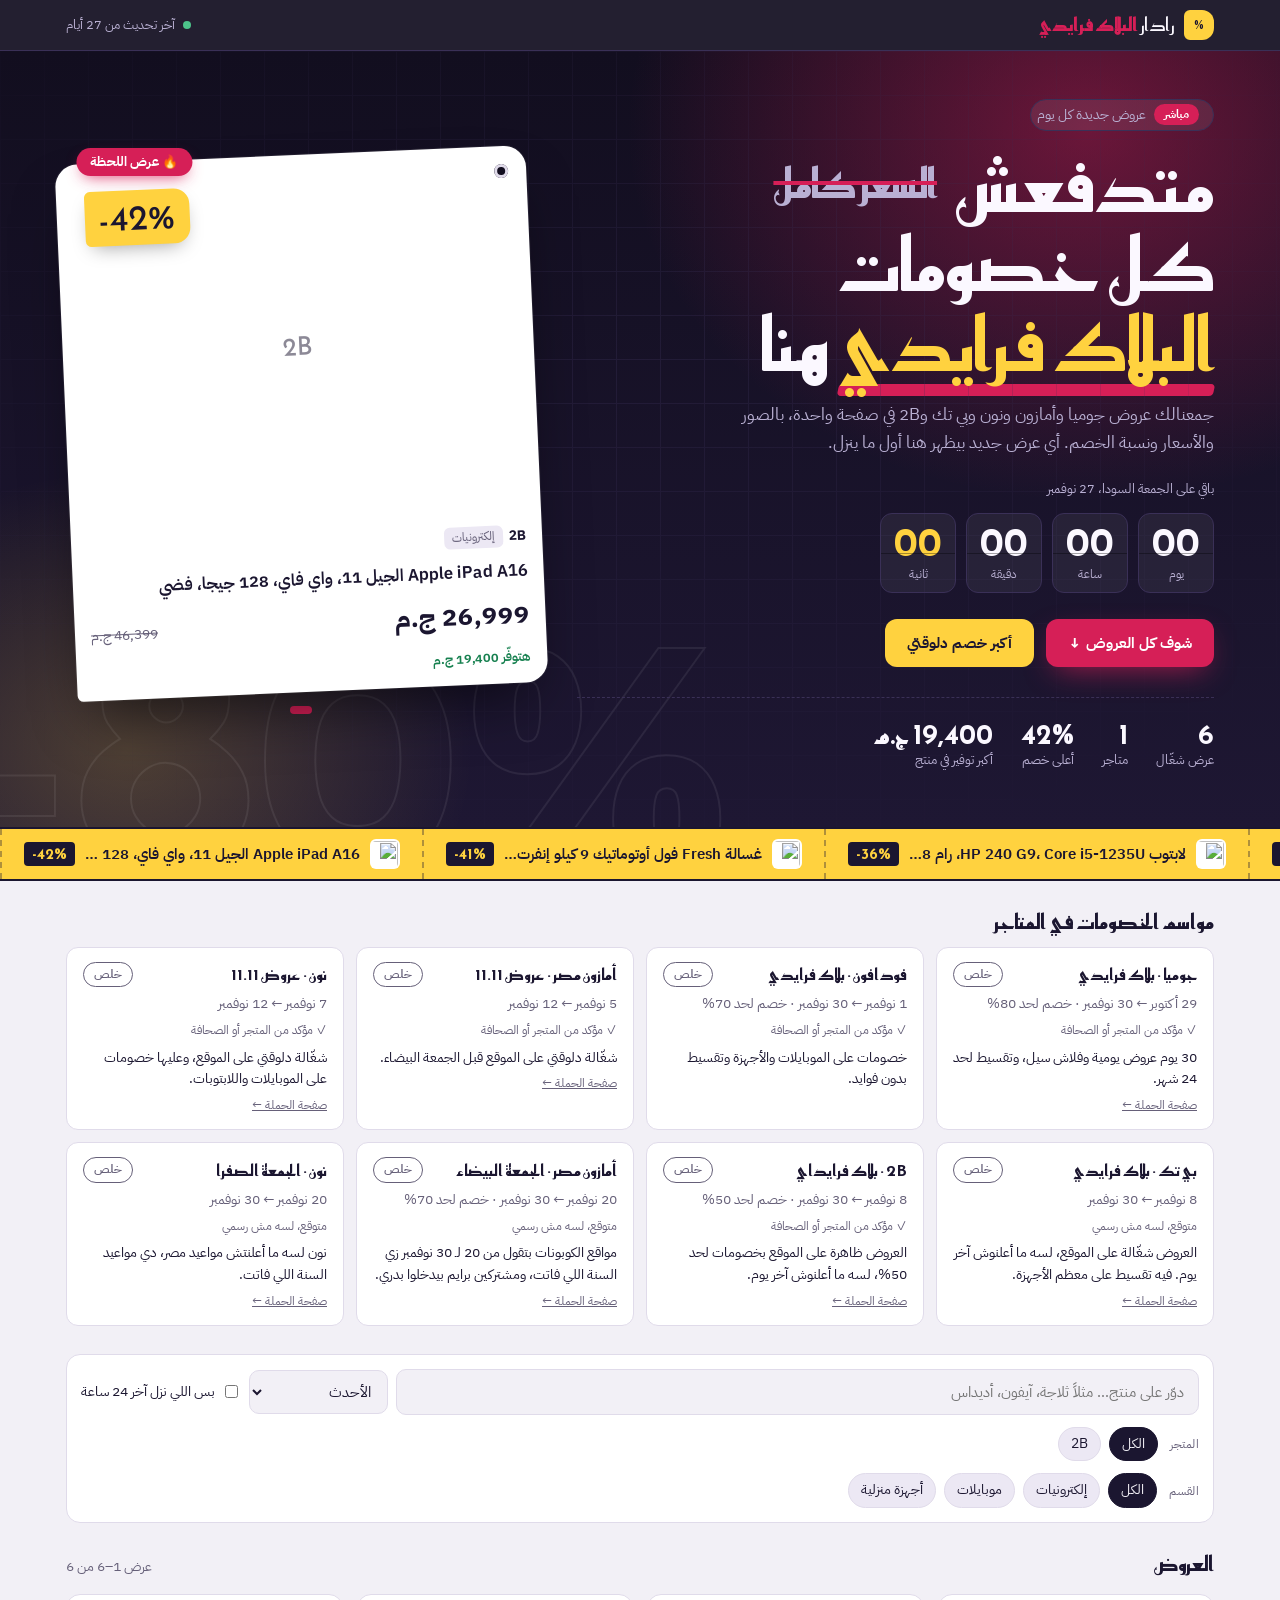
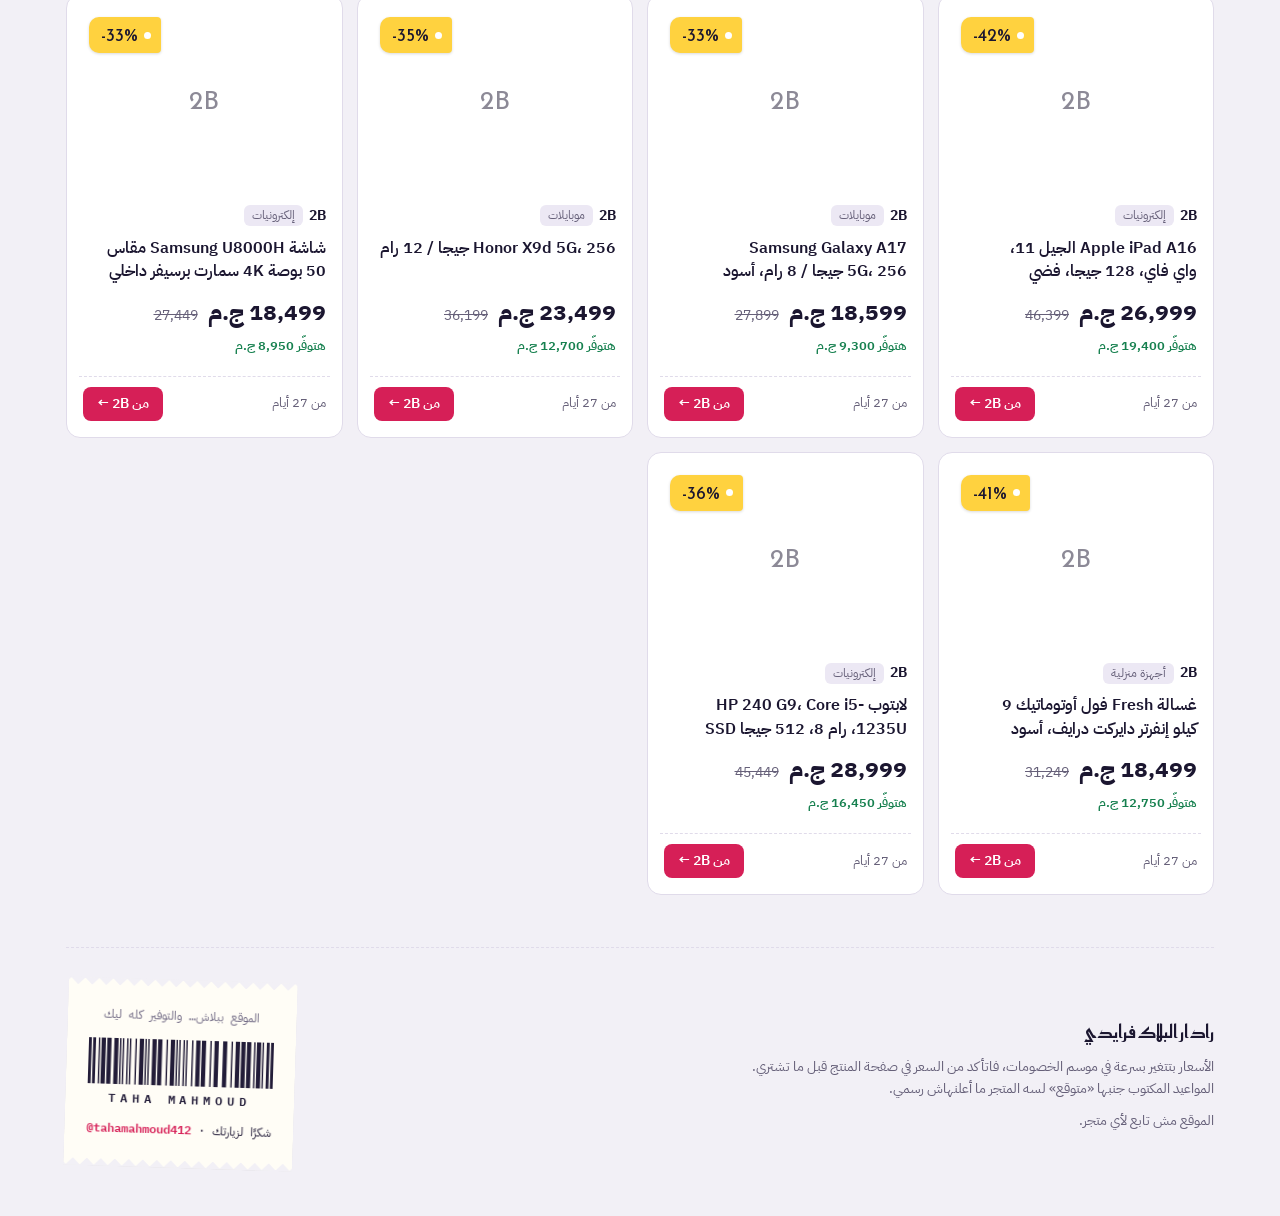
==== commit dd7f9fc8: "Trim credit receipt to the barcode part and drop the heart Co-Authored-By: Claude Opus 5.5 <noreply@" ====
--- a/index.html
+++ b/index.html
@@ -14,7 +14,7 @@
 <link rel="preconnect" href="https://fonts.googleapis.com">
 <link rel="preconnect" href="https://fonts.gstatic.com" crossorigin>
 <link rel="stylesheet" href="https://fonts.googleapis.com/css2?family=IBM+Plex+Mono:wght@400;600&family=IBM+Plex+Sans+Arabic:wght@400;500;600;700&family=Reem+Kufi:wght@600;700&display=swap">
-<link rel="stylesheet" href="assets/style.css?v=4">
+<link rel="stylesheet" href="assets/style.css?v=5">
 </head>
 <body>
 <header class="topbar">
@@ -101,7 +101,7 @@
   </footer>
 </main>
 
-<script src="assets/common.js?v=4"></script>
+<script src="assets/common.js?v=5"></script>
 <script>
 (function(){
 const {CATS,DAY,BF,fmt,disc,saving,isNew,expired,dayLabel,safeUrl,el,productUrl,picture,discountTag,card,loadData,setStatus}=BFR;
--- a/assets/style.css
+++ b/assets/style.css
@@ -196,7 +196,7 @@
 .receipt{--paper:#FFFDF6;--rink:#221C38;--rmuted:#6E6782;
   position:relative;width:min(340px,100%);justify-self:end;background:var(--paper);color:var(--rink);
   font-family:"IBM Plex Mono","IBM Plex Sans Arabic",monospace;font-size:.82rem;line-height:1.7;
-  padding:30px 22px 34px;transform:rotate(1.8deg);transition:transform .35s ease;filter:drop-shadow(0 18px 24px rgb(0 0 0 / .22));
+  padding:24px 22px 28px;transform:rotate(1.8deg);transition:transform .35s ease;filter:drop-shadow(0 18px 24px rgb(0 0 0 / .22));
   -webkit-mask:conic-gradient(from -45deg at bottom,#0000,#000 1deg 89deg,#0000 90deg) 50% 100%/14px 51% repeat-x,conic-gradient(from 135deg at top,#0000,#000 1deg 89deg,#0000 90deg) 50% 0/14px 51% repeat-x;
           mask:conic-gradient(from -45deg at bottom,#0000,#000 1deg 89deg,#0000 90deg) 50% 100%/14px 51% repeat-x,conic-gradient(from 135deg at top,#0000,#000 1deg 89deg,#0000 90deg) 50% 0/14px 51% repeat-x}
 .receipt:hover{transform:rotate(0) translateY(-4px)}
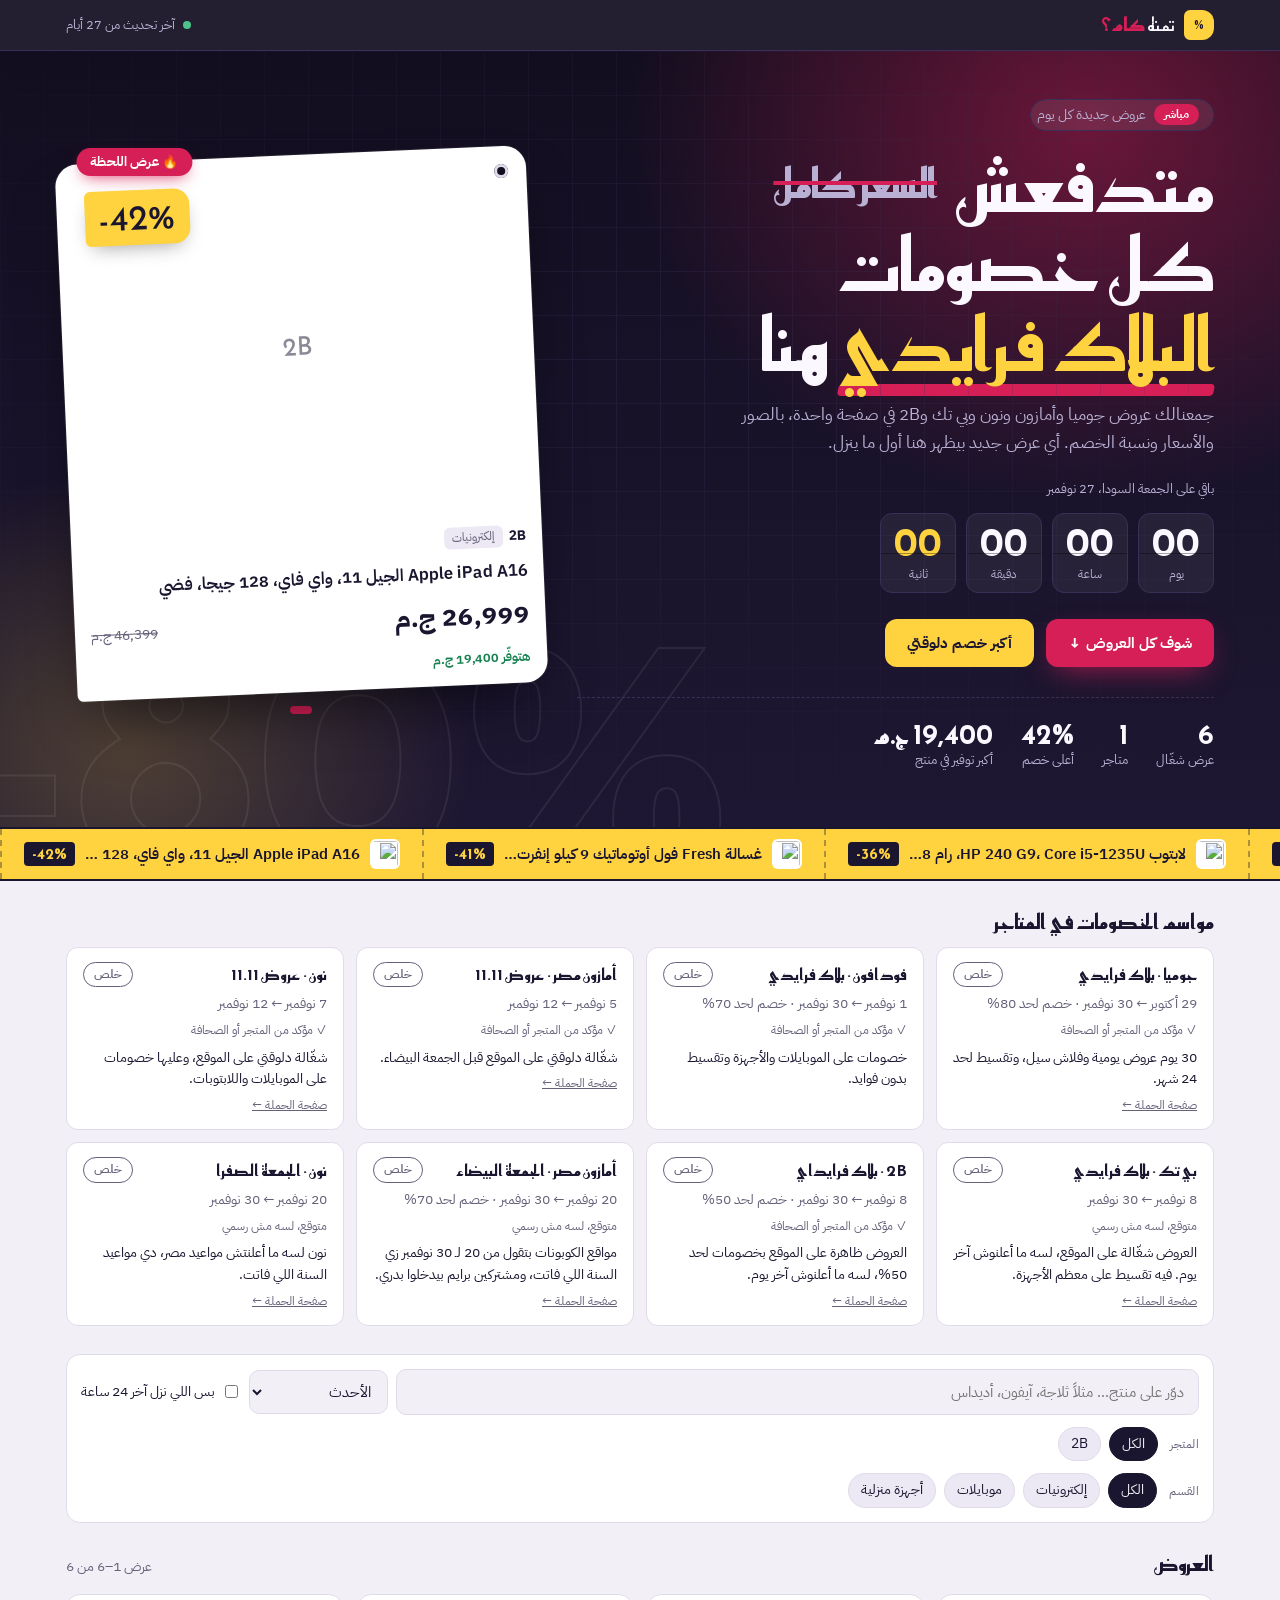
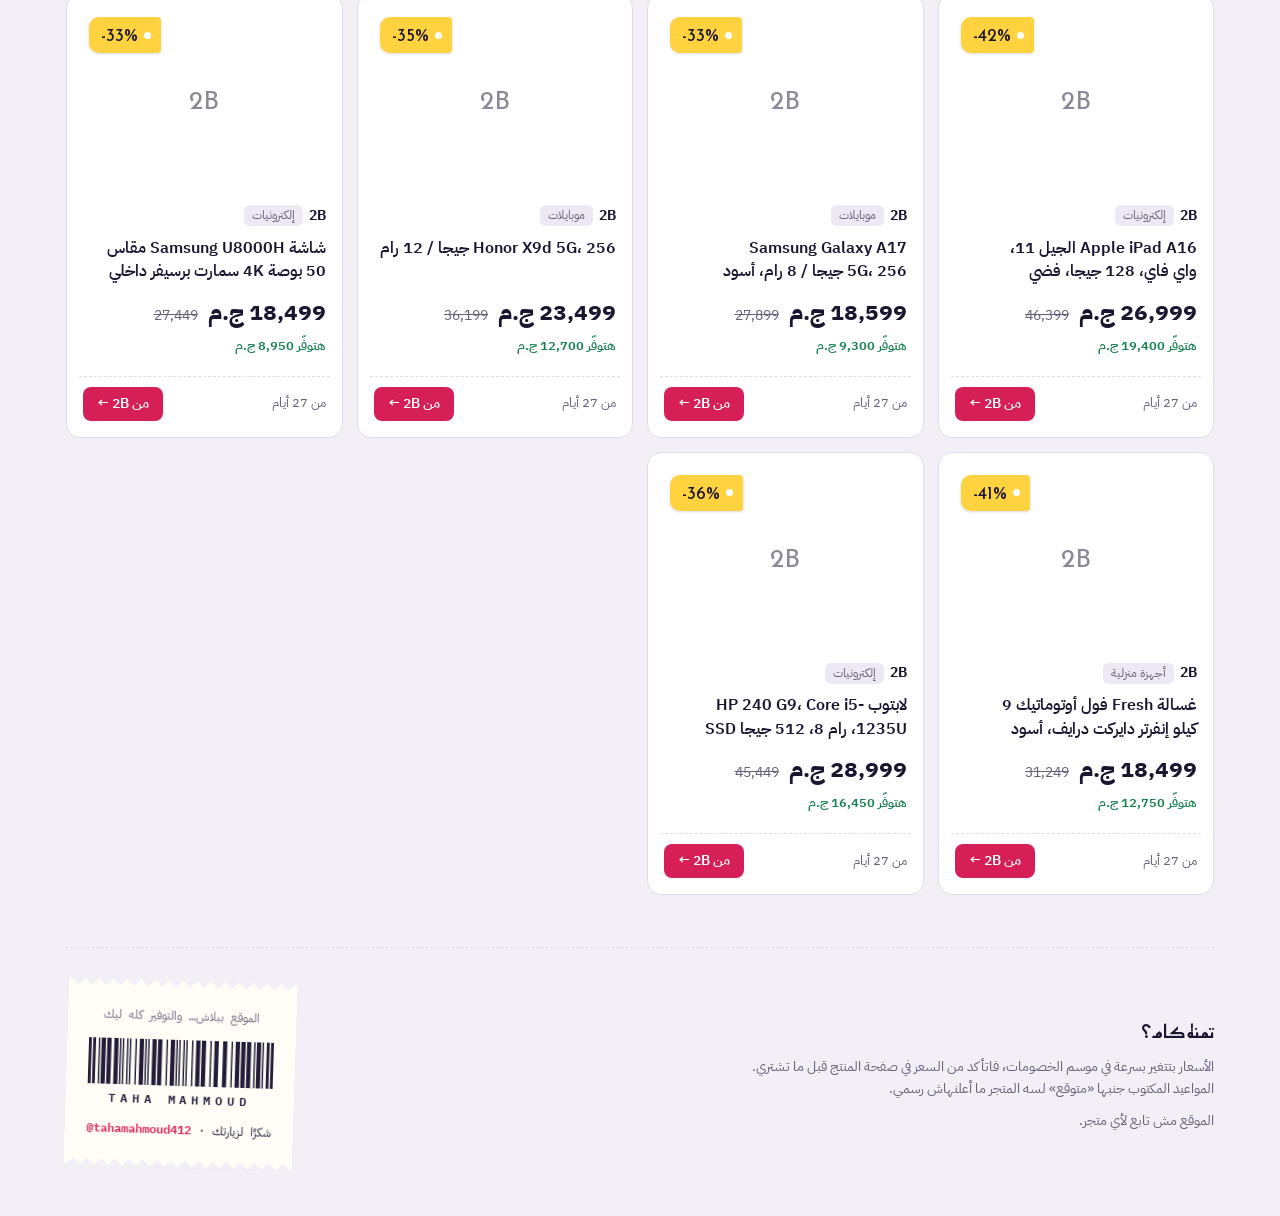
==== commit 90047896: "Rename the site to "تمنه كام؟" Update the logo, page titles, share title and footer on both pages, n" ====
--- a/index.html
+++ b/index.html
@@ -3,9 +3,9 @@
 <head>
 <meta charset="utf-8">
 <meta name="viewport" content="width=device-width,initial-scale=1,viewport-fit=cover">
-<title>رادار البلاك فرايدي | كل عروض نوفمبر في مصر في مكان واحد</title>
+<title>تمنه كام؟ | كل عروض البلاك فرايدي في مصر في مكان واحد</title>
 <meta name="description" content="كل عروض البلاك فرايدي والجمعة البيضاء في مصر من جوميا وأمازون ونون وبي تك و2B، بالصور والسعر ونسبة الخصم، وعروض جديدة كل يوم.">
-<meta property="og:title" content="رادار البلاك فرايدي">
+<meta property="og:title" content="تمنه كام؟ | عروض البلاك فرايدي في مصر">
 <meta property="og:description" content="كل عروض البلاك فرايدي في مصر في مكان واحد، بالصور والأسعار.">
 <meta property="og:type" content="website">
 <meta name="author" content="طه محمود (Taha Mahmoud)">
@@ -14,12 +14,12 @@
 <link rel="preconnect" href="https://fonts.googleapis.com">
 <link rel="preconnect" href="https://fonts.gstatic.com" crossorigin>
 <link rel="stylesheet" href="https://fonts.googleapis.com/css2?family=IBM+Plex+Mono:wght@400;600&family=IBM+Plex+Sans+Arabic:wght@400;500;600;700&family=Reem+Kufi:wght@600;700&display=swap">
-<link rel="stylesheet" href="assets/style.css?v=5">
+<link rel="stylesheet" href="assets/style.css?v=6">
 </head>
 <body>
 <header class="topbar">
   <div class="in">
-    <a class="logo" href="./"><i>%</i><span>رادار <b>البلاك فرايدي</b></span></a>
+    <a class="logo" href="./"><i>%</i><span>تمنه <b>كام؟</b></span></a>
     <div class="status"><span class="dot" id="dot"></span><span id="statusText">بيحمّل العروض…</span></div>
   </div>
 </header>
@@ -93,7 +93,7 @@
 
   <footer class="site-foot">
     <div class="disclaimer">
-      <strong>رادار البلاك فرايدي</strong>
+      <strong>تمنه كام؟</strong>
       <p style="margin:0">الأسعار بتتغير بسرعة في موسم الخصومات، فاتأكد من السعر في صفحة المنتج قبل ما تشتري. المواعيد المكتوب جنبها «متوقع» لسه المتجر ما أعلنهاش رسمي.</p>
       <p style="margin:0">الموقع مش تابع لأي متجر.</p>
     </div>
@@ -101,7 +101,7 @@
   </footer>
 </main>
 
-<script src="assets/common.js?v=5"></script>
+<script src="assets/common.js?v=6"></script>
 <script>
 (function(){
 const {CATS,DAY,BF,fmt,disc,saving,isNew,expired,dayLabel,safeUrl,el,productUrl,picture,discountTag,card,loadData,setStatus}=BFR;
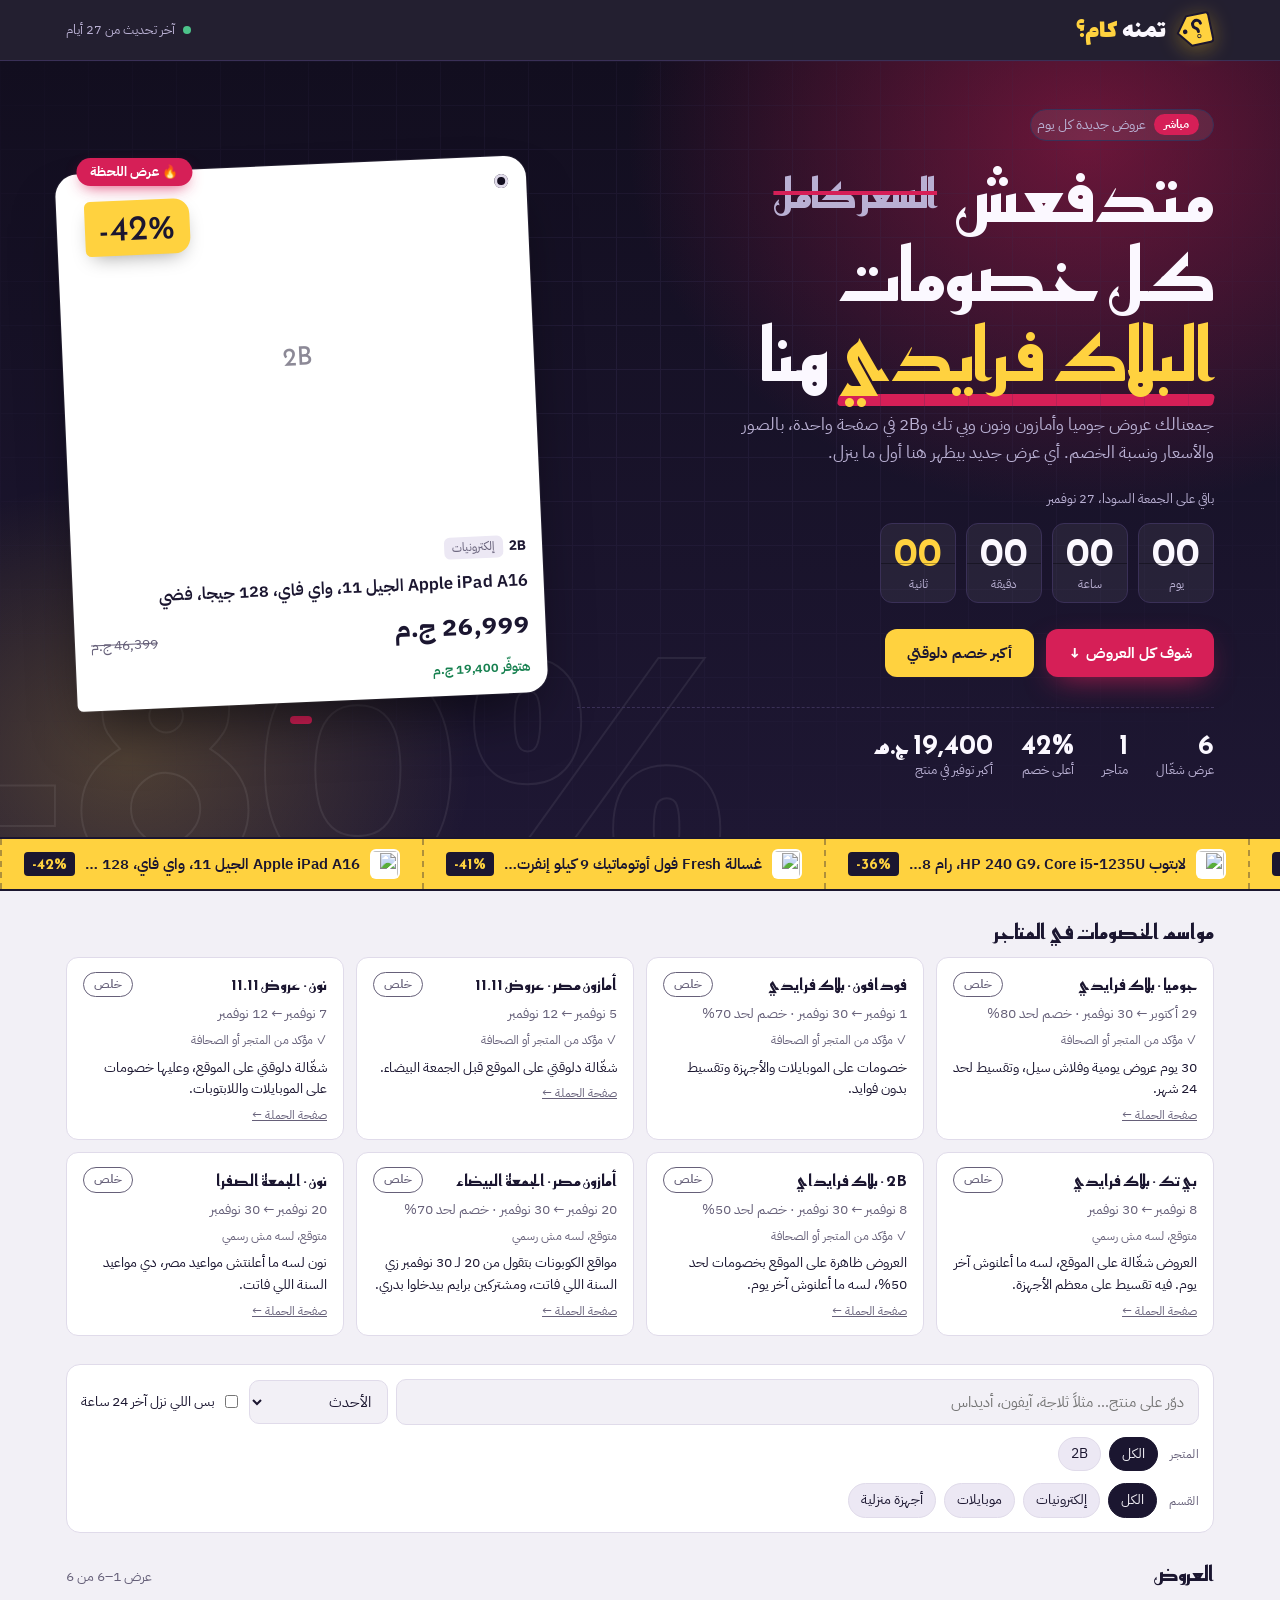
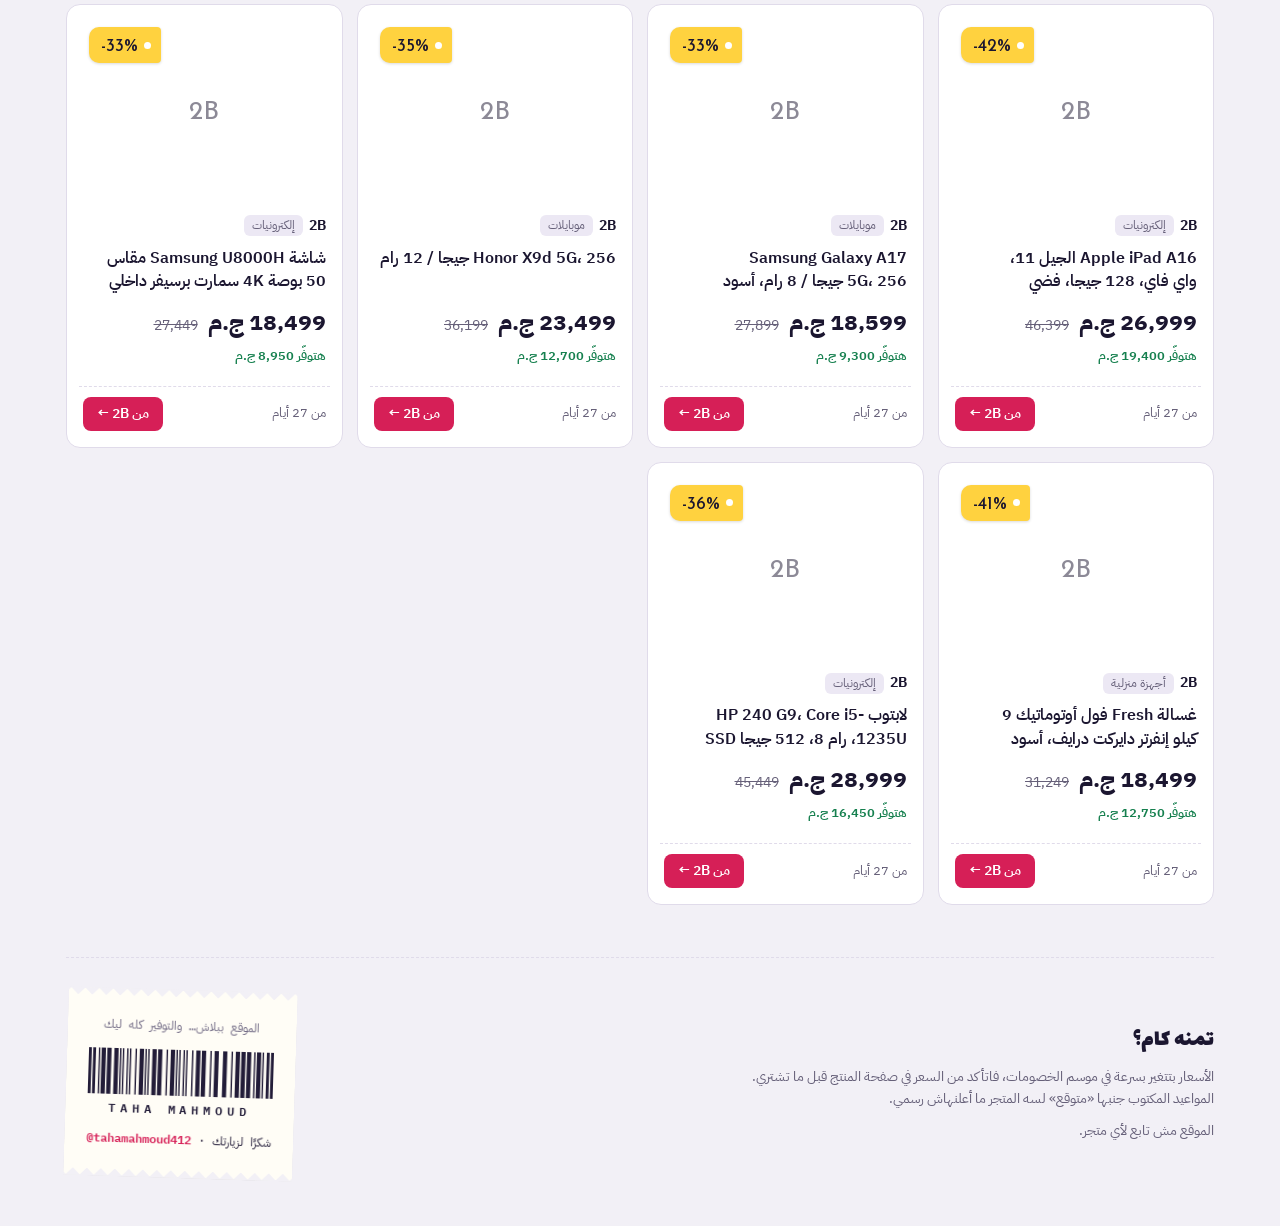
==== commit d23cc17d: "Add a price-tag logo and a bolder, clearer wordmark Replace the % box with a tilted yellow price tag" ====
--- a/index.html
+++ b/index.html
@@ -10,16 +10,16 @@
 <meta property="og:type" content="website">
 <meta name="author" content="طه محمود (Taha Mahmoud)">
 <meta name="theme-color" content="#120E1F">
-<link rel="icon" href="data:image/svg+xml,%3Csvg xmlns='http://www.w3.org/2000/svg' viewBox='0 0 32 32'%3E%3Cpath d='M3 15V5a2 2 0 0 1 2-2h10l14 14-12 12z' fill='%23FFD23F' stroke='%231B1630' stroke-width='2'/%3E%3Ccircle cx='9' cy='9' r='2.5' fill='%231B1630'/%3E%3C/svg%3E">
+<link rel="icon" type="image/svg+xml" href="assets/logo.svg?v=7">
 <link rel="preconnect" href="https://fonts.googleapis.com">
 <link rel="preconnect" href="https://fonts.gstatic.com" crossorigin>
-<link rel="stylesheet" href="https://fonts.googleapis.com/css2?family=IBM+Plex+Mono:wght@400;600&family=IBM+Plex+Sans+Arabic:wght@400;500;600;700&family=Reem+Kufi:wght@600;700&display=swap">
-<link rel="stylesheet" href="assets/style.css?v=6">
+<link rel="stylesheet" href="https://fonts.googleapis.com/css2?family=IBM+Plex+Mono:wght@400;600&family=IBM+Plex+Sans+Arabic:wght@400;500;600;700&family=Lalezar&family=Reem+Kufi:wght@600;700&display=swap">
+<link rel="stylesheet" href="assets/style.css?v=7">
 </head>
 <body>
 <header class="topbar">
   <div class="in">
-    <a class="logo" href="./"><i>%</i><span>تمنه <b>كام؟</b></span></a>
+    <a class="logo" href="./"><svg class="mark" viewBox="0 0 40 40" aria-hidden="true"><g transform="rotate(-12 20 20)"><path d="M15 5h19a3 3 0 0 1 3 3v24a3 3 0 0 1-3 3H15L3.5 20z" fill="var(--tag)" stroke="var(--tag-ink)" stroke-width="2" stroke-linejoin="round"/><circle cx="11" cy="20" r="2.3" fill="var(--tag-ink)"/><g transform="translate(48 0) scale(-1 1)" fill="none" stroke="var(--tag-ink)" stroke-width="3" stroke-linecap="round" stroke-linejoin="round"><path d="M20.3 14.6a4 4 0 1 1 6.2 3.6c-1.6.9-2.5 1.8-2.5 3.6v.6"/><circle cx="24" cy="27" r=".4" stroke-width="3.4"/></g></g></svg><span>تمنه <b>كام؟</b></span></a>
     <div class="status"><span class="dot" id="dot"></span><span id="statusText">بيحمّل العروض…</span></div>
   </div>
 </header>
@@ -101,7 +101,7 @@
   </footer>
 </main>
 
-<script src="assets/common.js?v=6"></script>
+<script src="assets/common.js?v=7"></script>
 <script>
 (function(){
 const {CATS,DAY,BF,fmt,disc,saving,isNew,expired,dayLabel,safeUrl,el,productUrl,picture,discountTag,card,loadData,setStatus}=BFR;
--- a/assets/style.css
+++ b/assets/style.css
@@ -7,6 +7,7 @@
   /* hero is a deliberate dark band in both themes */
   --hero:#120E1F; --hero-2:#1E1733; --hero-ink:#FBF8FF; --hero-muted:#B9B0D3; --hero-line:#3A3057;
   --display:"Reem Kufi", "IBM Plex Sans Arabic", Tahoma, sans-serif;
+  --brand:"Lalezar", "Reem Kufi", "IBM Plex Sans Arabic", Tahoma, sans-serif;
   --body:"IBM Plex Sans Arabic", "Segoe UI", Tahoma, sans-serif;
   color-scheme:light;
 }
@@ -31,9 +32,11 @@
 .topbar{position:sticky;top:env(safe-area-inset-top,0px);z-index:20;background:color-mix(in srgb,var(--hero) 92%,transparent);backdrop-filter:blur(10px);border-bottom:1px solid var(--hero-line);color:var(--hero-ink)}
 body::before{content:"";position:fixed;inset:0 0 auto;height:env(safe-area-inset-top,0px);z-index:21;background:var(--hero)}
 .topbar .in{max-width:1180px;margin:0 auto;padding-left:max(16px,env(safe-area-inset-left,0px));padding-right:max(16px,env(safe-area-inset-right,0px));padding-block:10px;display:flex;align-items:center;justify-content:space-between;gap:12px}
-.logo{display:flex;align-items:center;gap:10px;text-decoration:none;font-family:var(--display);font-size:1.15rem}
-.logo i{display:inline-grid;place-items:center;width:30px;height:30px;border-radius:6px 12px 12px 6px;background:var(--tag);color:var(--tag-ink);font-style:normal;font-size:.8rem}
-.logo b{color:var(--hot);font-weight:700}
+.logo{display:flex;align-items:center;gap:8px;text-decoration:none;color:inherit;font-family:var(--brand);font-weight:400;font-size:1.7rem;line-height:1;letter-spacing:0}
+.logo span{padding-top:.12em}
+.logo .mark{width:40px;height:40px;flex:none;filter:drop-shadow(0 4px 10px rgb(245 197 24 / .35));transition:transform .25s ease}
+.logo:hover .mark{transform:rotate(-8deg) scale(1.06)}
+.logo b{color:var(--tag);font-weight:400}
 .status{display:flex;align-items:center;gap:8px;font-size:.8rem;color:var(--hero-muted)}
 .dot{width:8px;height:8px;border-radius:50%;background:var(--hero-muted);flex:none}
 .dot.live{background:#4CC38A;animation:pulse 2s infinite}
@@ -192,7 +195,7 @@
 /* ---------- footer + receipt credit ---------- */
 .site-foot{display:grid;grid-template-columns:minmax(0,1fr) auto;gap:36px;align-items:center;border-top:1px dashed var(--line);padding-top:32px;margin-top:8px}
 .site-foot .disclaimer{color:var(--muted);font-size:.85rem;max-width:58ch;margin:0;display:grid;gap:10px}
-.site-foot .disclaimer strong{color:var(--ink);font-family:var(--display);font-size:1.15rem;font-weight:600}
+.site-foot .disclaimer strong{color:var(--ink);font-family:var(--brand);font-size:1.5rem;font-weight:400;line-height:1.2}
 .receipt{--paper:#FFFDF6;--rink:#221C38;--rmuted:#6E6782;
   position:relative;width:min(340px,100%);justify-self:end;background:var(--paper);color:var(--rink);
   font-family:"IBM Plex Mono","IBM Plex Sans Arabic",monospace;font-size:.82rem;line-height:1.7;
@@ -266,8 +269,8 @@
   .wrap{gap:22px;padding-block:20px 36px}
   h2{font-size:1.15rem}
   .topbar .in{padding-block:8px}
-  .logo{font-size:1rem}
-  .logo i{width:26px;height:26px}
+  .logo{font-size:1.4rem}
+  .logo .mark{width:34px;height:34px}
 
   /* hero */
   .hero .in{padding-block:26px 34px;gap:28px}
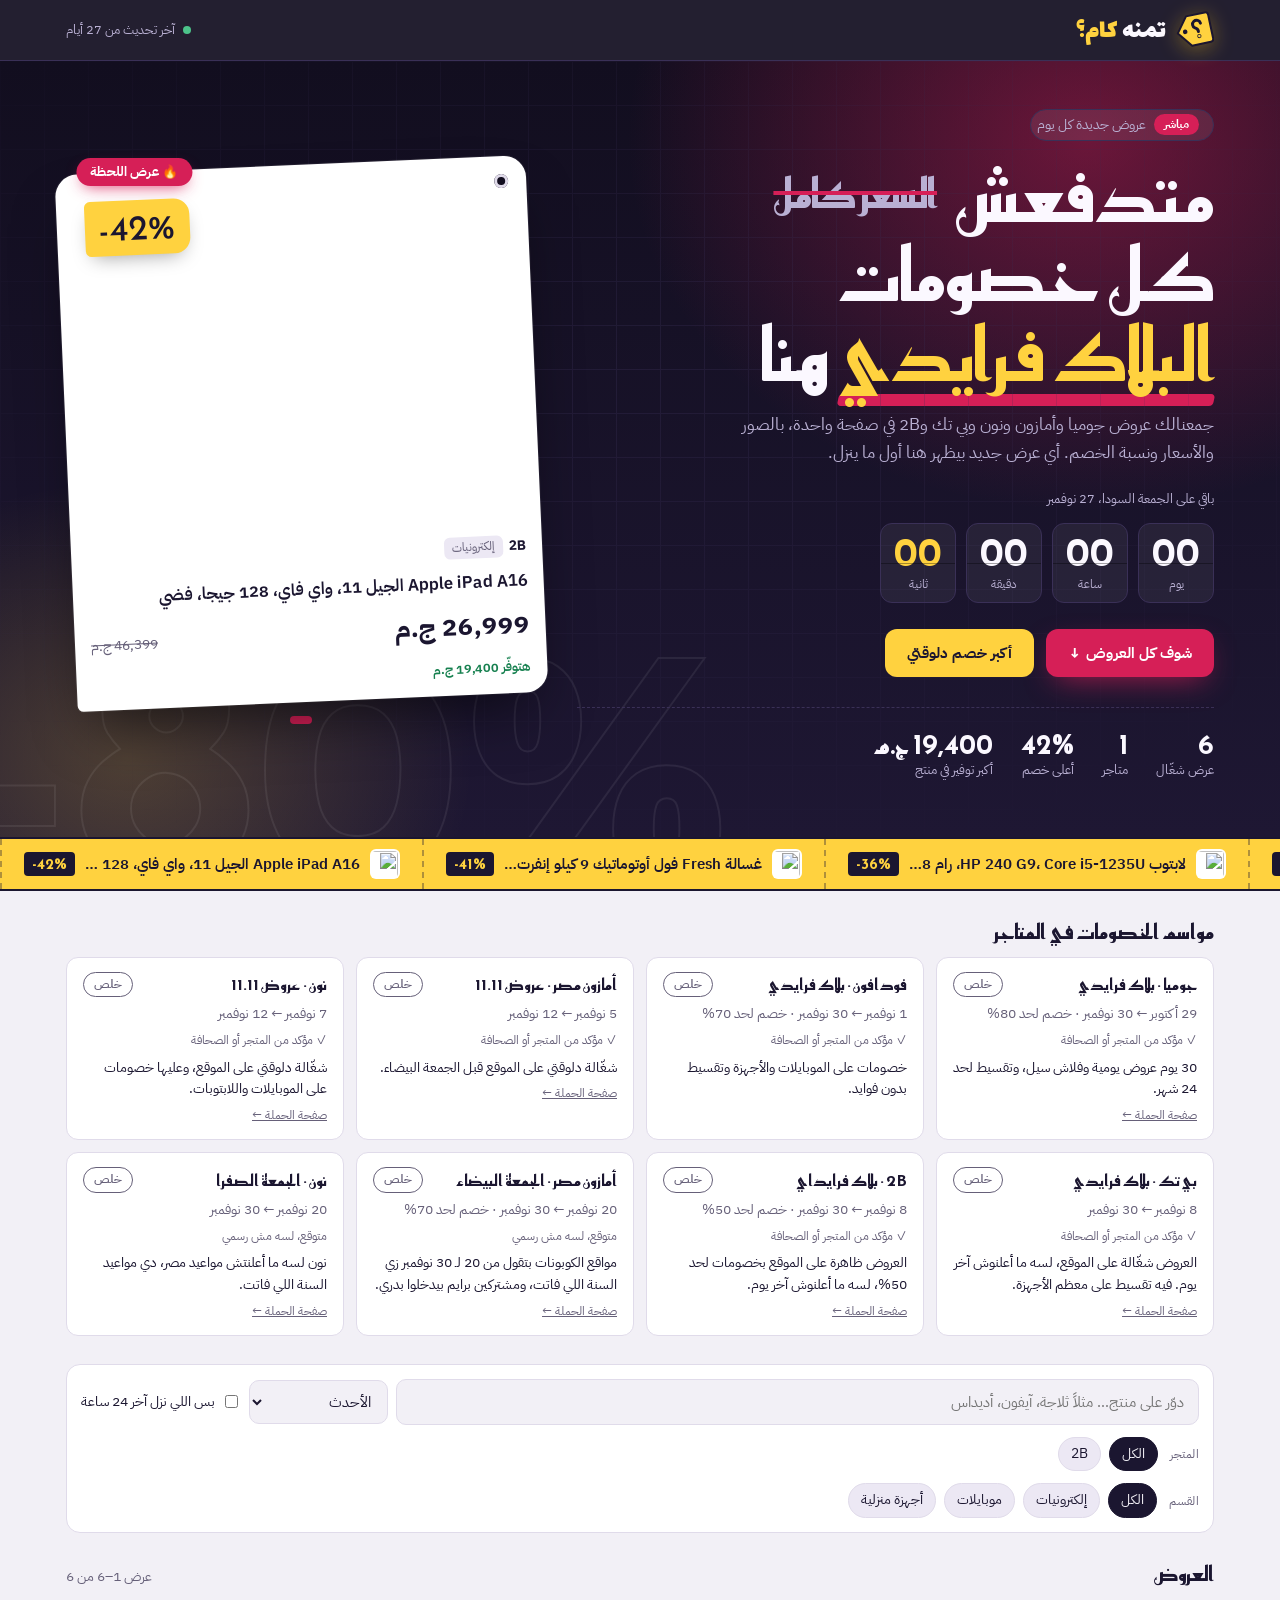
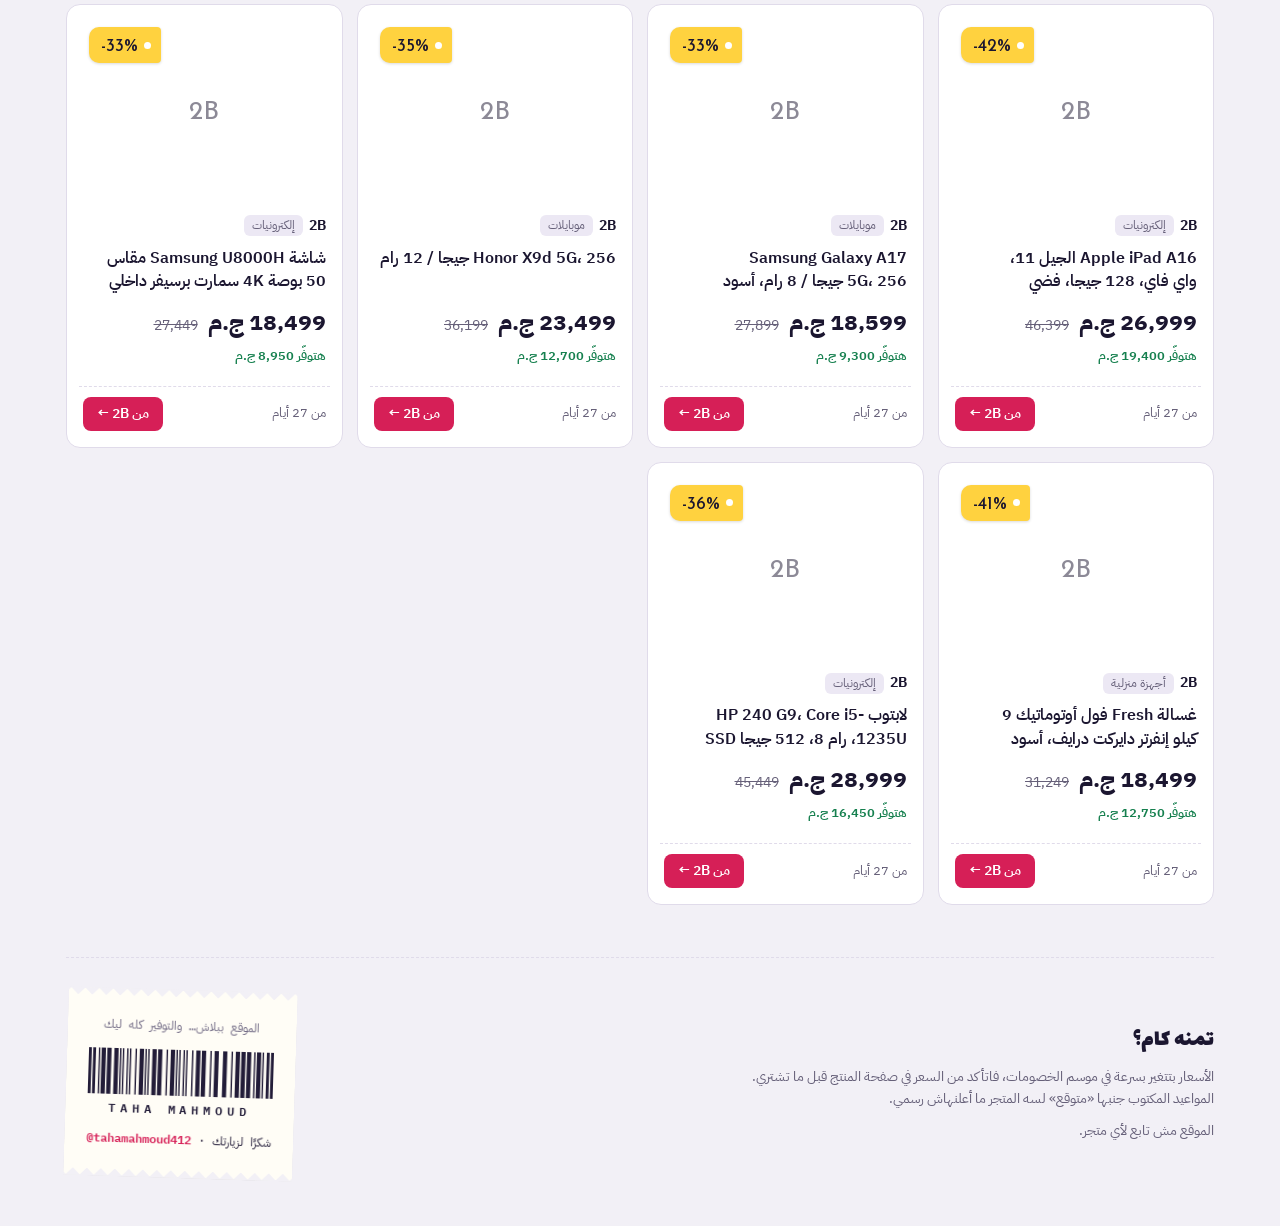
==== commit 4c749f5c: "Add a coupons section with copy-to-clipboard codes New "coupons" list in data/deals.json (checked by" ====
--- a/index.html
+++ b/index.html
@@ -10,11 +10,11 @@
 <meta property="og:type" content="website">
 <meta name="author" content="طه محمود (Taha Mahmoud)">
 <meta name="theme-color" content="#120E1F">
-<link rel="icon" type="image/svg+xml" href="assets/logo.svg?v=7">
+<link rel="icon" type="image/svg+xml" href="assets/logo.svg?v=8">
 <link rel="preconnect" href="https://fonts.googleapis.com">
 <link rel="preconnect" href="https://fonts.gstatic.com" crossorigin>
 <link rel="stylesheet" href="https://fonts.googleapis.com/css2?family=IBM+Plex+Mono:wght@400;600&family=IBM+Plex+Sans+Arabic:wght@400;500;600;700&family=Lalezar&family=Reem+Kufi:wght@600;700&display=swap">
-<link rel="stylesheet" href="assets/style.css?v=7">
+<link rel="stylesheet" href="assets/style.css?v=8">
 </head>
 <body>
 <header class="topbar">
@@ -67,6 +67,13 @@
     <div class="camps" id="camps"></div>
   </section>
 
+  <section aria-labelledby="coupH" id="coupWrap" style="display:grid;gap:12px;scroll-margin-top:80px" hidden>
+    <div class="head"><h2 id="coupH">كوبونات وأكواد خصم</h2><span id="coupNote"></span></div>
+    <div class="coupchips" id="coupChips"></div>
+    <div class="coupons" id="coupons"></div>
+    <button class="btn btn-tag coupmore" type="button" id="coupMore" hidden></button>
+  </section>
+
   <section class="bar" aria-label="فلترة العروض" id="deals" style="scroll-margin-top:80px">
     <div class="r">
       <label class="sr" for="q">دوّر على منتج</label>
@@ -101,13 +108,13 @@
   </footer>
 </main>
 
-<script src="assets/common.js?v=7"></script>
+<script src="assets/common.js?v=8"></script>
 <script>
 (function(){
 const {CATS,DAY,BF,fmt,disc,saving,isNew,expired,dayLabel,safeUrl,el,productUrl,picture,discountTag,card,loadData,setStatus}=BFR;
 const $=id=>document.getElementById(id);
 const PER=12;
-let deals=[],camps=[],lastCheck=null,known=null,fresh=new Set();
+let deals=[],camps=[],coupons=[],lastCheck=null,known=null,fresh=new Set();
 let st={q:"",sort:"new",onlyNew:false,store:"all",cat:"all",page:1};
 // filters and page last for this visit only, so going back from a product page keeps your place
 try{Object.assign(st,JSON.parse(sessionStorage.getItem("bfr-filters")||"{}"))}catch(e){}
@@ -204,6 +211,56 @@
   }
 }
 
+/* coupons */
+async function copyText(t){
+  try{await navigator.clipboard.writeText(t);return true}catch(e){}
+  const x=document.createElement("textarea");x.value=t;x.setAttribute("readonly","");x.style.position="fixed";x.style.opacity="0";document.body.appendChild(x);x.select();
+  let ok=false;try{ok=document.execCommand("copy")}catch(e){}x.remove();return ok;
+}
+const COUP_FIRST=6;let cs={store:"all",all:false};
+$("coupMore").onclick=()=>{cs.all=!cs.all;renderCoupons();if(!cs.all)$("coupWrap").scrollIntoView()};
+function renderCoupons(){
+  const wrap=$("coupWrap"),box=$("coupons");box.textContent="";
+  let live=coupons.filter(c=>!expired(c));
+  wrap.hidden=!live.length;if(!live.length)return;
+  // codes before no-code offers, newest first, then take turns between stores so one store doesn't fill the top
+  const order={code:0,bank:1,auto:2};
+  live.sort((a,b)=>order[a.kind]-order[b.kind]||(b.addedAt||"").localeCompare(a.addedAt||""));
+  const byStore=new Map();for(const c of live){const k=c.kind+"|"+c.store;if(!byStore.has(k))byStore.set(k,[]);byStore.get(k).push(c)}
+  const mixed=[];for(const kind of ["code","bank","auto"]){const qs=[...byStore].filter(([k])=>k.startsWith(kind+"|")).map(([,v])=>v.slice());while(qs.some(q=>q.length))for(const q of qs)if(q.length)mixed.push(q.shift())}
+  live=mixed;
+  $("coupNote").textContent=live.length+" كوبون شغّال";
+  const stores=[...new Set(live.map(c=>c.store))].sort();
+  if(cs.store!=="all"&&!stores.includes(cs.store))cs.store="all";
+  const ch=$("coupChips");ch.textContent="";ch.hidden=stores.length<2;
+  [["all","الكل"],...stores.map(s=>[s,s])].forEach(([v,label])=>{
+    const n=v==="all"?live.length:live.filter(c=>c.store===v).length;
+    const b=el("button","chip",label+" ("+n+")");b.type="button";b.setAttribute("aria-pressed",String(cs.store===v));
+    b.onclick=()=>{cs.store=v;cs.all=false;renderCoupons()};ch.appendChild(b);
+  });
+  const list=live.filter(c=>cs.store==="all"||c.store===cs.store);
+  const more=$("coupMore");more.hidden=list.length<=COUP_FIRST;
+  more.textContent=cs.all?"اعرض أقل ↑":"شوف كل الكوبونات ("+list.length+") ↓";
+  for(const c of (cs.all?list:list.slice(0,COUP_FIRST))){
+    const k=el("article","coupon");
+    const off=el("div","off");off.appendChild(el("span","num",c.off)).dir="auto";off.appendChild(el("small",null,c.kind==="bank"?"بالكارت":"خصم"));k.appendChild(off);
+    const b=el("div","body");
+    const m=el("div","meta");m.appendChild(el("span","store",c.store));if(isNew(c))m.appendChild(el("span","new","● جديد"));b.appendChild(m);
+    b.appendChild(el("h3",null,c.title));
+    if(c.kind==="code"){
+      const row=el("div","code");row.appendChild(el("b",null,c.code));
+      const btn=el("button",null,"انسخ الكود");btn.type="button";btn.setAttribute("aria-label","انسخ الكود "+c.code);
+      btn.onclick=async()=>{const ok=await copyText(c.code);btn.textContent=ok?"اتنسخ ✓":"انسخه بإيدك";btn.classList.toggle("done",ok);setTimeout(()=>{btn.textContent="انسخ الكود";btn.classList.remove("done")},2000)};
+      row.appendChild(btn);b.appendChild(row);
+    }else b.appendChild(el("span","nocode",c.kind==="bank"?"من غير كود · الخصم بيتطبق لما تدفع بالكارت":"من غير كود · الخصم بيتطبق لوحده"));
+    const t=[];if(c.minOrder)t.push("أقل طلب "+fmt(c.minOrder)+" ج.م");if(c.maxOff)t.push("أقصى خصم "+fmt(c.maxOff)+" ج.م");if(c.endsAt)t.push("لحد "+dayLabel(c.endsAt));if(c.note)t.push(c.note);
+    if(t.length)b.appendChild(el("p","terms num",t.join(" · ")));
+    const s=el("div","src");const u=safeUrl(c.url);
+    if(u){const a=el("a",null,"شوف الشروط عند "+c.store+" ←");a.href=u;a.target="_blank";a.rel="noopener nofollow";s.appendChild(a)}
+    b.appendChild(s);k.appendChild(b);box.appendChild(k);
+  }
+}
+
 /* grid + pagination */
 function render(){
   const live=deals.filter(d=>!expired(d));
@@ -251,8 +308,8 @@
     const j=await loadData();
     if(known)j.deals.forEach(d=>{if(!known.has(d.id)){fresh.add(d.id);setTimeout(()=>fresh.delete(d.id),3000)}});
     known=new Set(j.deals.map(d=>d.id));
-    deals=j.deals;camps=j.campaigns;lastCheck=j.lastCheck;
-    setStatus(lastCheck,true);renderHero(deals.filter(d=>!expired(d)));render();renderCamps();BFR.creditFrom(deals);
+    deals=j.deals;camps=j.campaigns;coupons=j.coupons;lastCheck=j.lastCheck;
+    setStatus(lastCheck,true);renderHero(deals.filter(d=>!expired(d)));render();renderCamps();renderCoupons();BFR.creditFrom(deals);
   }catch(e){
     if(!known){$("grid").textContent="";$("grid").appendChild(el("div","empty","العروض ما حمّلتش. اتأكد من النت وافتح الصفحة تاني."))}
     setStatus(null,false);
--- a/assets/style.css
+++ b/assets/style.css
@@ -115,6 +115,27 @@
 .pill.live{color:var(--ok)} .pill.soon{color:var(--soon)} .pill.over{color:var(--muted)}
 .conf{font-size:.75rem;color:var(--muted)}
 
+/* ---------- coupons: cut-out tickets ---------- */
+.coupons{display:grid;grid-template-columns:repeat(auto-fill,minmax(270px,1fr));gap:12px}
+.coupon{position:relative;display:grid;grid-template-columns:86px 1fr;background:var(--surface);border:1px solid var(--line);border-radius:14px;min-width:0;overflow:hidden}
+.coupon .off{display:grid;place-items:center;align-content:center;gap:4px;padding:14px 6px;background:var(--tag);color:var(--tag-ink);font-family:var(--brand);font-size:1.6rem;line-height:1;text-align:center;border-inline-end:2px dashed rgb(27 22 48 / .45)}
+.coupon .off small{font-family:var(--body);font-size:.68rem;font-weight:600;opacity:.75}
+.coupon::before,.coupon::after{content:"";position:absolute;inset-inline-start:78px;width:16px;height:16px;border-radius:50%;background:var(--bg);border:1px solid var(--line)}
+.coupon::before{top:-9px} .coupon::after{bottom:-9px}
+.coupon .body{display:grid;gap:8px;padding:12px 14px;min-width:0;align-content:start}
+.coupon .meta{display:flex;gap:8px;align-items:center;flex-wrap:wrap;font-size:.78rem}
+.coupon h3{font-family:var(--body);font-size:.95rem;font-weight:600;line-height:1.5}
+.coupon .code{display:flex;align-items:stretch;border:1.5px dashed var(--hot);border-radius:10px;overflow:hidden;direction:ltr}
+.coupon .code b{flex:1;min-width:0;padding:6px 8px;font-family:"IBM Plex Mono",monospace;font-weight:600;font-size:.92rem;letter-spacing:.02em;white-space:nowrap;overflow-x:auto;scrollbar-width:none;user-select:all}
+.coupon .code button{border:0;background:var(--hot);color:#fff;font-weight:600;font-size:.82rem;padding:0 10px;cursor:pointer;white-space:nowrap;direction:rtl}
+.coupchips{display:flex;flex-wrap:wrap;gap:8px}
+.coupmore{justify-self:center}
+.coupon .code button.done{background:var(--ok)}
+.coupon .nocode{font-size:.82rem;font-weight:600;color:var(--ok)}
+.coupon .terms{margin:0;font-size:.8rem;color:var(--muted)}
+.coupon .src{font-size:.78rem;color:var(--muted)}
+.coupon .src a{color:inherit}
+
 /* ---------- filters ---------- */
 .bar{display:grid;gap:12px;background:var(--surface);border:1px solid var(--line);border-radius:14px;padding:14px}
 .bar .r{display:flex;flex-wrap:wrap;gap:8px;align-items:center}
@@ -294,6 +315,9 @@
   .camps{display:flex;overflow-x:auto;scroll-snap-type:x mandatory;gap:10px;padding-bottom:6px;margin-inline:calc(-1 * max(16px,env(safe-area-inset-right,0px))) calc(-1 * max(16px,env(safe-area-inset-left,0px)));padding-inline:max(16px,env(safe-area-inset-right,0px)) max(16px,env(safe-area-inset-left,0px));scrollbar-width:none}
   .camps::-webkit-scrollbar{display:none}
   .camp{flex:0 0 82%;scroll-snap-align:start}
+  .coupons{display:flex;overflow-x:auto;scroll-snap-type:x mandatory;gap:10px;padding-block:10px 6px;margin-inline:calc(-1 * max(16px,env(safe-area-inset-right,0px))) calc(-1 * max(16px,env(safe-area-inset-left,0px)));padding-inline:max(16px,env(safe-area-inset-right,0px)) max(16px,env(safe-area-inset-left,0px));scrollbar-width:none}
+  .coupons::-webkit-scrollbar{display:none}
+  .coupon{flex:0 0 88%;scroll-snap-align:start}
 
   /* filters: chips swipe sideways in one row */
   .bar{padding:12px;gap:10px}
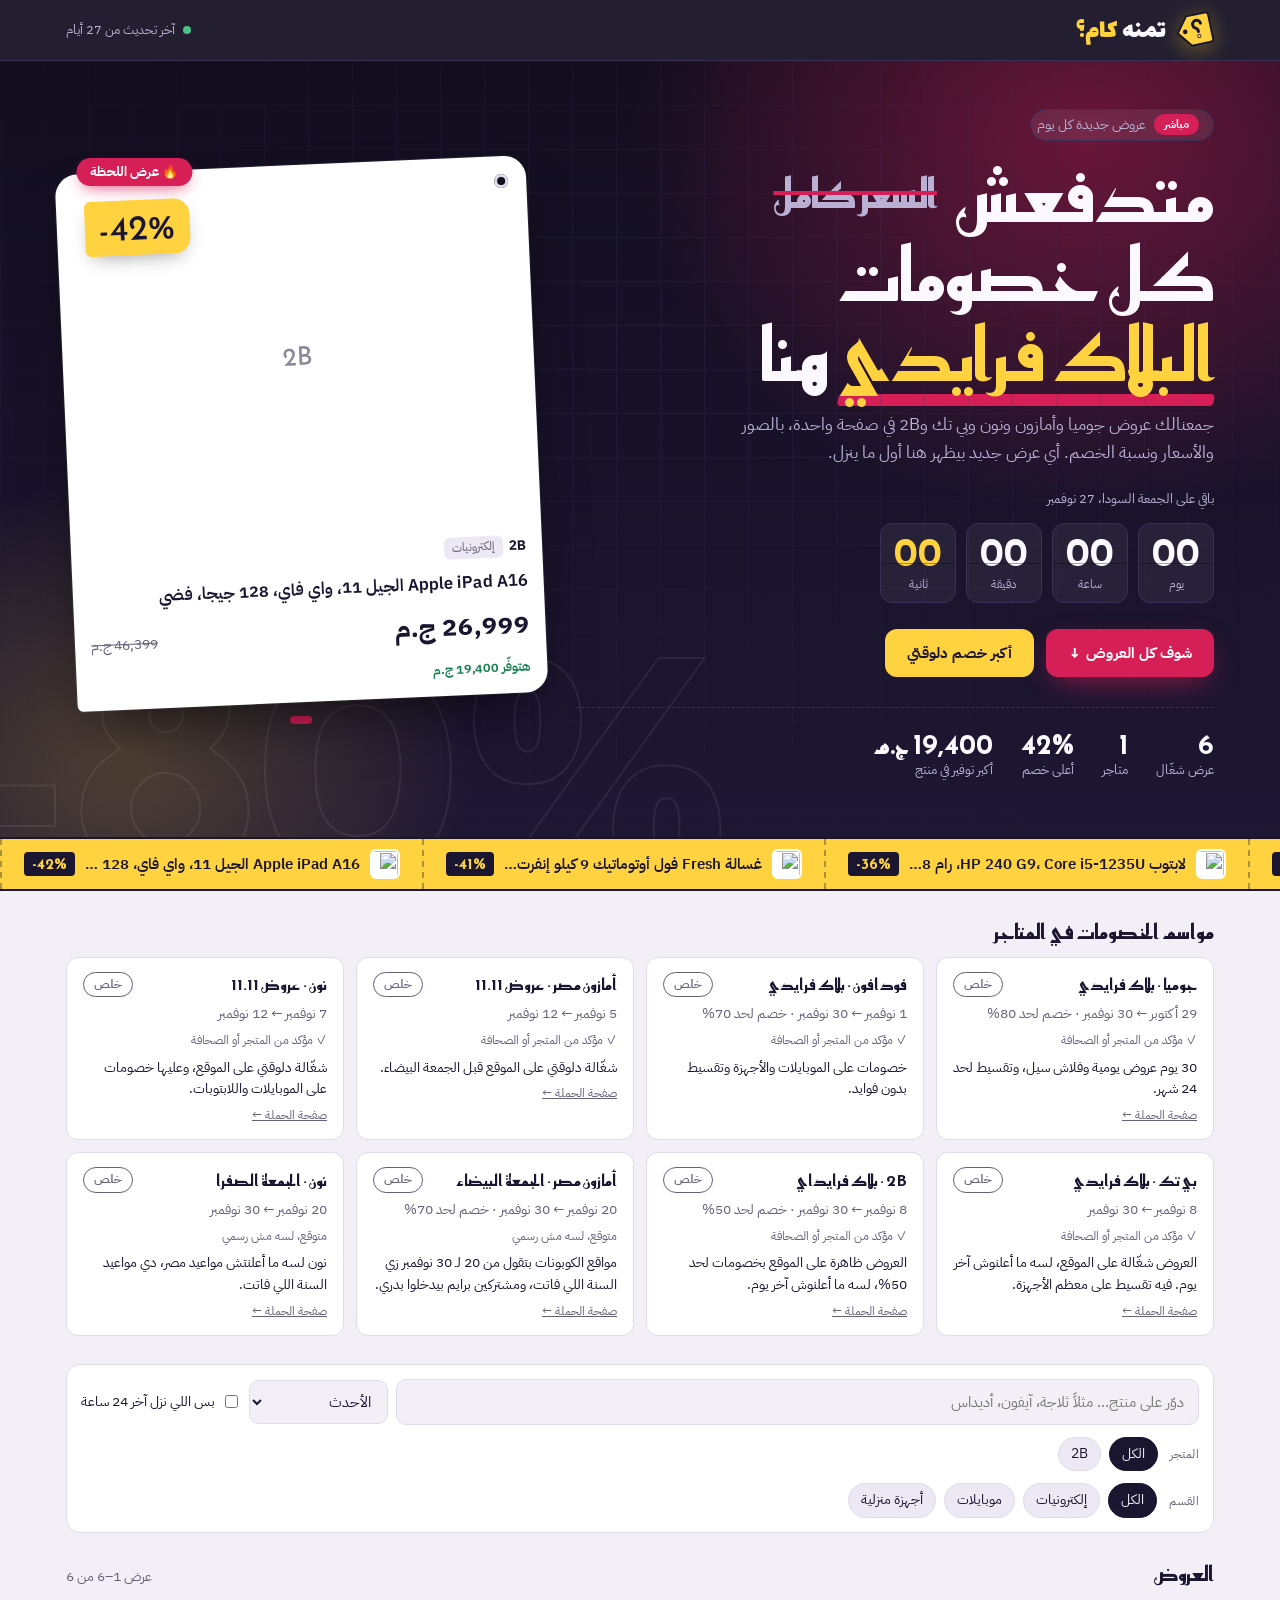
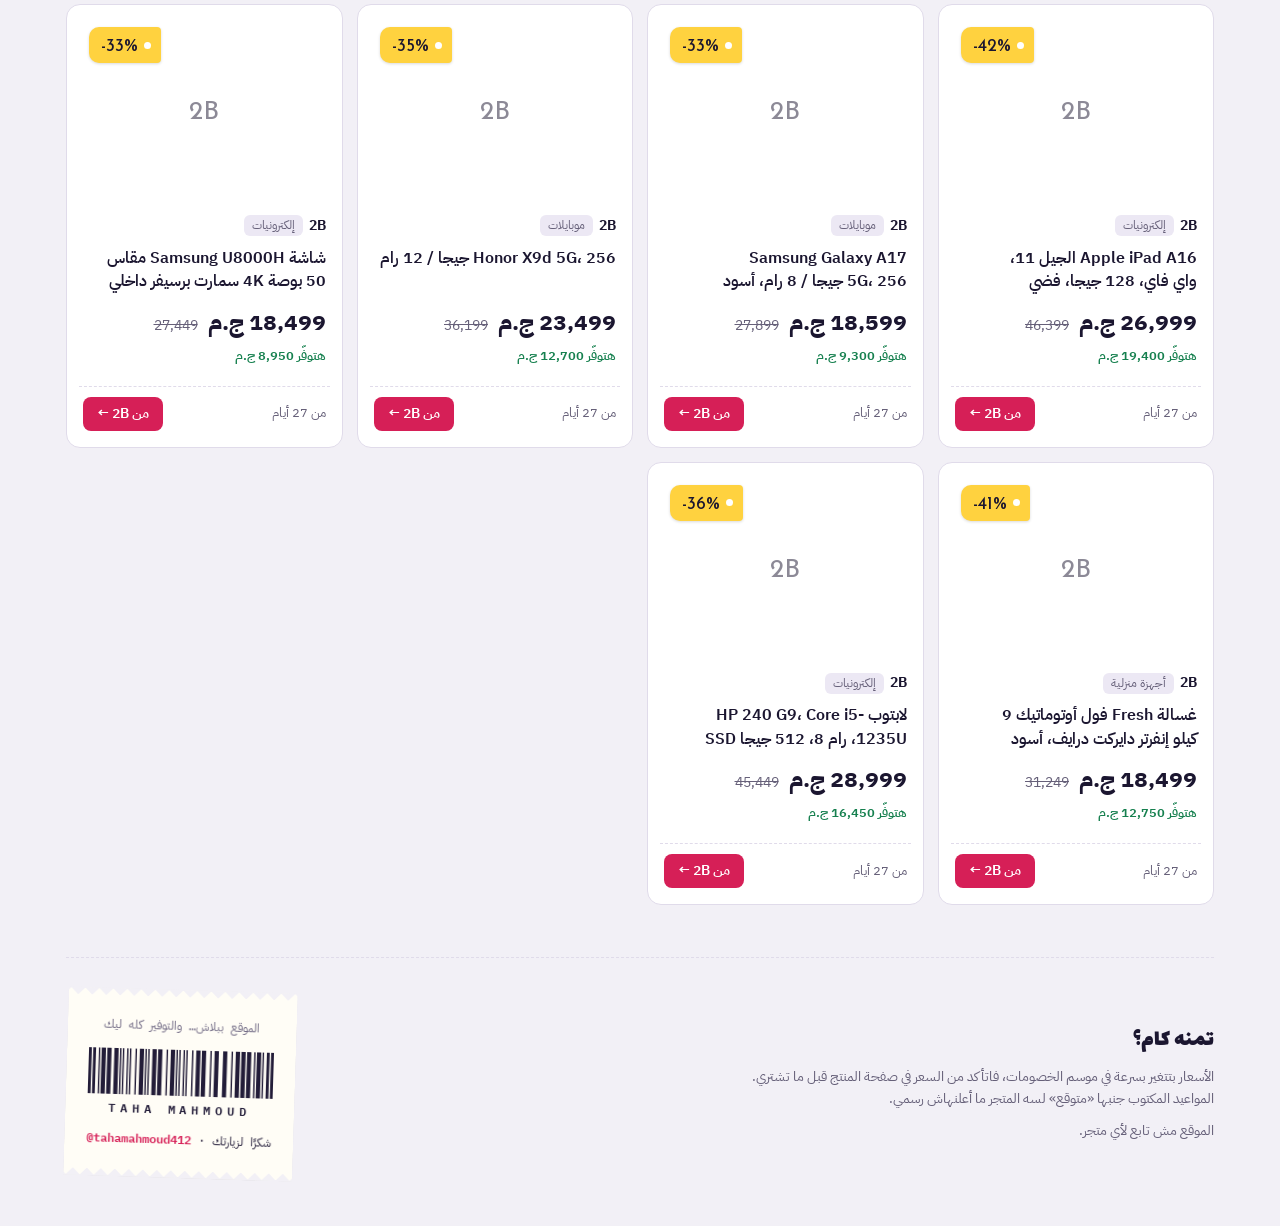
==== commit 6c56c88e: "Shrink coupons to a small strip and move the full list to its own page The home page now shows a one" ====
--- a/index.html
+++ b/index.html
@@ -10,11 +10,11 @@
 <meta property="og:type" content="website">
 <meta name="author" content="طه محمود (Taha Mahmoud)">
 <meta name="theme-color" content="#120E1F">
-<link rel="icon" type="image/svg+xml" href="assets/logo.svg?v=8">
+<link rel="icon" type="image/svg+xml" href="assets/logo.svg?v=9">
 <link rel="preconnect" href="https://fonts.googleapis.com">
 <link rel="preconnect" href="https://fonts.gstatic.com" crossorigin>
 <link rel="stylesheet" href="https://fonts.googleapis.com/css2?family=IBM+Plex+Mono:wght@400;600&family=IBM+Plex+Sans+Arabic:wght@400;500;600;700&family=Lalezar&family=Reem+Kufi:wght@600;700&display=swap">
-<link rel="stylesheet" href="assets/style.css?v=8">
+<link rel="stylesheet" href="assets/style.css?v=9">
 </head>
 <body>
 <header class="topbar">
@@ -67,11 +67,9 @@
     <div class="camps" id="camps"></div>
   </section>
 
-  <section aria-labelledby="coupH" id="coupWrap" style="display:grid;gap:12px;scroll-margin-top:80px" hidden>
-    <div class="head"><h2 id="coupH">كوبونات وأكواد خصم</h2><span id="coupNote"></span></div>
-    <div class="coupchips" id="coupChips"></div>
-    <div class="coupons" id="coupons"></div>
-    <button class="btn btn-tag coupmore" type="button" id="coupMore" hidden></button>
+  <section aria-labelledby="coupH" id="coupWrap" class="coupstrip" hidden>
+    <div class="head"><h2 id="coupH">كوبونات وأكواد خصم</h2><a class="seeall" id="coupAll" href="coupons.html">كل الكوبونات ←</a></div>
+    <div class="coupons mini" id="coupons"></div>
   </section>
 
   <section class="bar" aria-label="فلترة العروض" id="deals" style="scroll-margin-top:80px">
@@ -108,7 +106,7 @@
   </footer>
 </main>
 
-<script src="assets/common.js?v=8"></script>
+<script src="assets/common.js?v=9"></script>
 <script>
 (function(){
 const {CATS,DAY,BF,fmt,disc,saving,isNew,expired,dayLabel,safeUrl,el,productUrl,picture,discountTag,card,loadData,setStatus}=BFR;
@@ -211,54 +209,13 @@
   }
 }
 
-/* coupons */
-async function copyText(t){
-  try{await navigator.clipboard.writeText(t);return true}catch(e){}
-  const x=document.createElement("textarea");x.value=t;x.setAttribute("readonly","");x.style.position="fixed";x.style.opacity="0";document.body.appendChild(x);x.select();
-  let ok=false;try{ok=document.execCommand("copy")}catch(e){}x.remove();return ok;
-}
-const COUP_FIRST=6;let cs={store:"all",all:false};
-$("coupMore").onclick=()=>{cs.all=!cs.all;renderCoupons();if(!cs.all)$("coupWrap").scrollIntoView()};
+/* coupons: a small strip; the full list lives on coupons.html */
 function renderCoupons(){
   const wrap=$("coupWrap"),box=$("coupons");box.textContent="";
-  let live=coupons.filter(c=>!expired(c));
+  const live=BFR.mixCoupons(coupons.filter(c=>!expired(c)));
   wrap.hidden=!live.length;if(!live.length)return;
-  // codes before no-code offers, newest first, then take turns between stores so one store doesn't fill the top
-  const order={code:0,bank:1,auto:2};
-  live.sort((a,b)=>order[a.kind]-order[b.kind]||(b.addedAt||"").localeCompare(a.addedAt||""));
-  const byStore=new Map();for(const c of live){const k=c.kind+"|"+c.store;if(!byStore.has(k))byStore.set(k,[]);byStore.get(k).push(c)}
-  const mixed=[];for(const kind of ["code","bank","auto"]){const qs=[...byStore].filter(([k])=>k.startsWith(kind+"|")).map(([,v])=>v.slice());while(qs.some(q=>q.length))for(const q of qs)if(q.length)mixed.push(q.shift())}
-  live=mixed;
-  $("coupNote").textContent=live.length+" كوبون شغّال";
-  const stores=[...new Set(live.map(c=>c.store))].sort();
-  if(cs.store!=="all"&&!stores.includes(cs.store))cs.store="all";
-  const ch=$("coupChips");ch.textContent="";ch.hidden=stores.length<2;
-  [["all","الكل"],...stores.map(s=>[s,s])].forEach(([v,label])=>{
-    const n=v==="all"?live.length:live.filter(c=>c.store===v).length;
-    const b=el("button","chip",label+" ("+n+")");b.type="button";b.setAttribute("aria-pressed",String(cs.store===v));
-    b.onclick=()=>{cs.store=v;cs.all=false;renderCoupons()};ch.appendChild(b);
-  });
-  const list=live.filter(c=>cs.store==="all"||c.store===cs.store);
-  const more=$("coupMore");more.hidden=list.length<=COUP_FIRST;
-  more.textContent=cs.all?"اعرض أقل ↑":"شوف كل الكوبونات ("+list.length+") ↓";
-  for(const c of (cs.all?list:list.slice(0,COUP_FIRST))){
-    const k=el("article","coupon");
-    const off=el("div","off");off.appendChild(el("span","num",c.off)).dir="auto";off.appendChild(el("small",null,c.kind==="bank"?"بالكارت":"خصم"));k.appendChild(off);
-    const b=el("div","body");
-    const m=el("div","meta");m.appendChild(el("span","store",c.store));if(isNew(c))m.appendChild(el("span","new","● جديد"));b.appendChild(m);
-    b.appendChild(el("h3",null,c.title));
-    if(c.kind==="code"){
-      const row=el("div","code");row.appendChild(el("b",null,c.code));
-      const btn=el("button",null,"انسخ الكود");btn.type="button";btn.setAttribute("aria-label","انسخ الكود "+c.code);
-      btn.onclick=async()=>{const ok=await copyText(c.code);btn.textContent=ok?"اتنسخ ✓":"انسخه بإيدك";btn.classList.toggle("done",ok);setTimeout(()=>{btn.textContent="انسخ الكود";btn.classList.remove("done")},2000)};
-      row.appendChild(btn);b.appendChild(row);
-    }else b.appendChild(el("span","nocode",c.kind==="bank"?"من غير كود · الخصم بيتطبق لما تدفع بالكارت":"من غير كود · الخصم بيتطبق لوحده"));
-    const t=[];if(c.minOrder)t.push("أقل طلب "+fmt(c.minOrder)+" ج.م");if(c.maxOff)t.push("أقصى خصم "+fmt(c.maxOff)+" ج.م");if(c.endsAt)t.push("لحد "+dayLabel(c.endsAt));if(c.note)t.push(c.note);
-    if(t.length)b.appendChild(el("p","terms num",t.join(" · ")));
-    const s=el("div","src");const u=safeUrl(c.url);
-    if(u){const a=el("a",null,"شوف الشروط عند "+c.store+" ←");a.href=u;a.target="_blank";a.rel="noopener nofollow";s.appendChild(a)}
-    b.appendChild(s);k.appendChild(b);box.appendChild(k);
-  }
+  $("coupAll").textContent="كل الكوبونات ("+live.length+") ←";
+  for(const c of live.slice(0,10))box.appendChild(BFR.couponMini(c));
 }
 
 /* grid + pagination */
--- a/assets/style.css
+++ b/assets/style.css
@@ -129,7 +129,25 @@
 .coupon .code b{flex:1;min-width:0;padding:6px 8px;font-family:"IBM Plex Mono",monospace;font-weight:600;font-size:.92rem;letter-spacing:.02em;white-space:nowrap;overflow-x:auto;scrollbar-width:none;user-select:all}
 .coupon .code button{border:0;background:var(--hot);color:#fff;font-weight:600;font-size:.82rem;padding:0 10px;cursor:pointer;white-space:nowrap;direction:rtl}
 .coupchips{display:flex;flex-wrap:wrap;gap:8px}
-.coupmore{justify-self:center}
+.pageh{font-size:clamp(1.5rem,4vw,2.1rem)}
+
+/* home page strip: small tickets that swipe sideways */
+.coupstrip{display:grid;gap:10px}
+.coupstrip .head{align-items:center}
+.seeall{font-size:.88rem;font-weight:600;color:var(--hot);text-decoration:none;white-space:nowrap}
+.seeall:hover{text-decoration:underline}
+.coupons.mini{display:flex;gap:10px;overflow-x:auto;scroll-snap-type:x proximity;padding-block:9px 6px;scrollbar-width:thin}
+.coupon.mini{flex:0 0 250px;grid-template-columns:58px 1fr;border-radius:10px;scroll-snap-align:start}
+.coupon.mini .off{min-width:0;padding:6px 4px;font-size:1.05rem;gap:0}
+.coupon.mini::before,.coupon.mini::after{inset-inline-start:51px;width:12px;height:12px}
+.coupon.mini::before{top:-7px} .coupon.mini::after{bottom:-7px}
+.coupon.mini .body{gap:5px;padding:8px 10px}
+.coupon.mini .line{margin:0;font-size:.8rem;line-height:1.35;white-space:nowrap;overflow:hidden;text-overflow:ellipsis}
+.coupon.mini .line b{font-weight:700}
+.coupon.mini .code{border-width:1px;border-radius:7px}
+.coupon.mini .code b{font-size:.8rem;padding:3px 7px}
+.coupon.mini .code button{font-size:.72rem;padding:0 8px}
+.coupon.mini .nocode{font-size:.74rem}
 .coupon .code button.done{background:var(--ok)}
 .coupon .nocode{font-size:.82rem;font-weight:600;color:var(--ok)}
 .coupon .terms{margin:0;font-size:.8rem;color:var(--muted)}
@@ -315,9 +333,10 @@
   .camps{display:flex;overflow-x:auto;scroll-snap-type:x mandatory;gap:10px;padding-bottom:6px;margin-inline:calc(-1 * max(16px,env(safe-area-inset-right,0px))) calc(-1 * max(16px,env(safe-area-inset-left,0px)));padding-inline:max(16px,env(safe-area-inset-right,0px)) max(16px,env(safe-area-inset-left,0px));scrollbar-width:none}
   .camps::-webkit-scrollbar{display:none}
   .camp{flex:0 0 82%;scroll-snap-align:start}
-  .coupons{display:flex;overflow-x:auto;scroll-snap-type:x mandatory;gap:10px;padding-block:10px 6px;margin-inline:calc(-1 * max(16px,env(safe-area-inset-right,0px))) calc(-1 * max(16px,env(safe-area-inset-left,0px)));padding-inline:max(16px,env(safe-area-inset-right,0px)) max(16px,env(safe-area-inset-left,0px));scrollbar-width:none}
-  .coupons::-webkit-scrollbar{display:none}
-  .coupon{flex:0 0 88%;scroll-snap-align:start}
+  .coupons{grid-template-columns:1fr;gap:10px}
+  .coupons.mini{margin-inline:calc(-1 * max(16px,env(safe-area-inset-right,0px))) calc(-1 * max(16px,env(safe-area-inset-left,0px)));padding-inline:max(16px,env(safe-area-inset-right,0px)) max(16px,env(safe-area-inset-left,0px));scrollbar-width:none;scroll-snap-type:x mandatory}
+  .coupons.mini::-webkit-scrollbar{display:none}
+  .coupon.mini{flex-basis:78%}
 
   /* filters: chips swipe sideways in one row */
   .bar{padding:12px;gap:10px}
